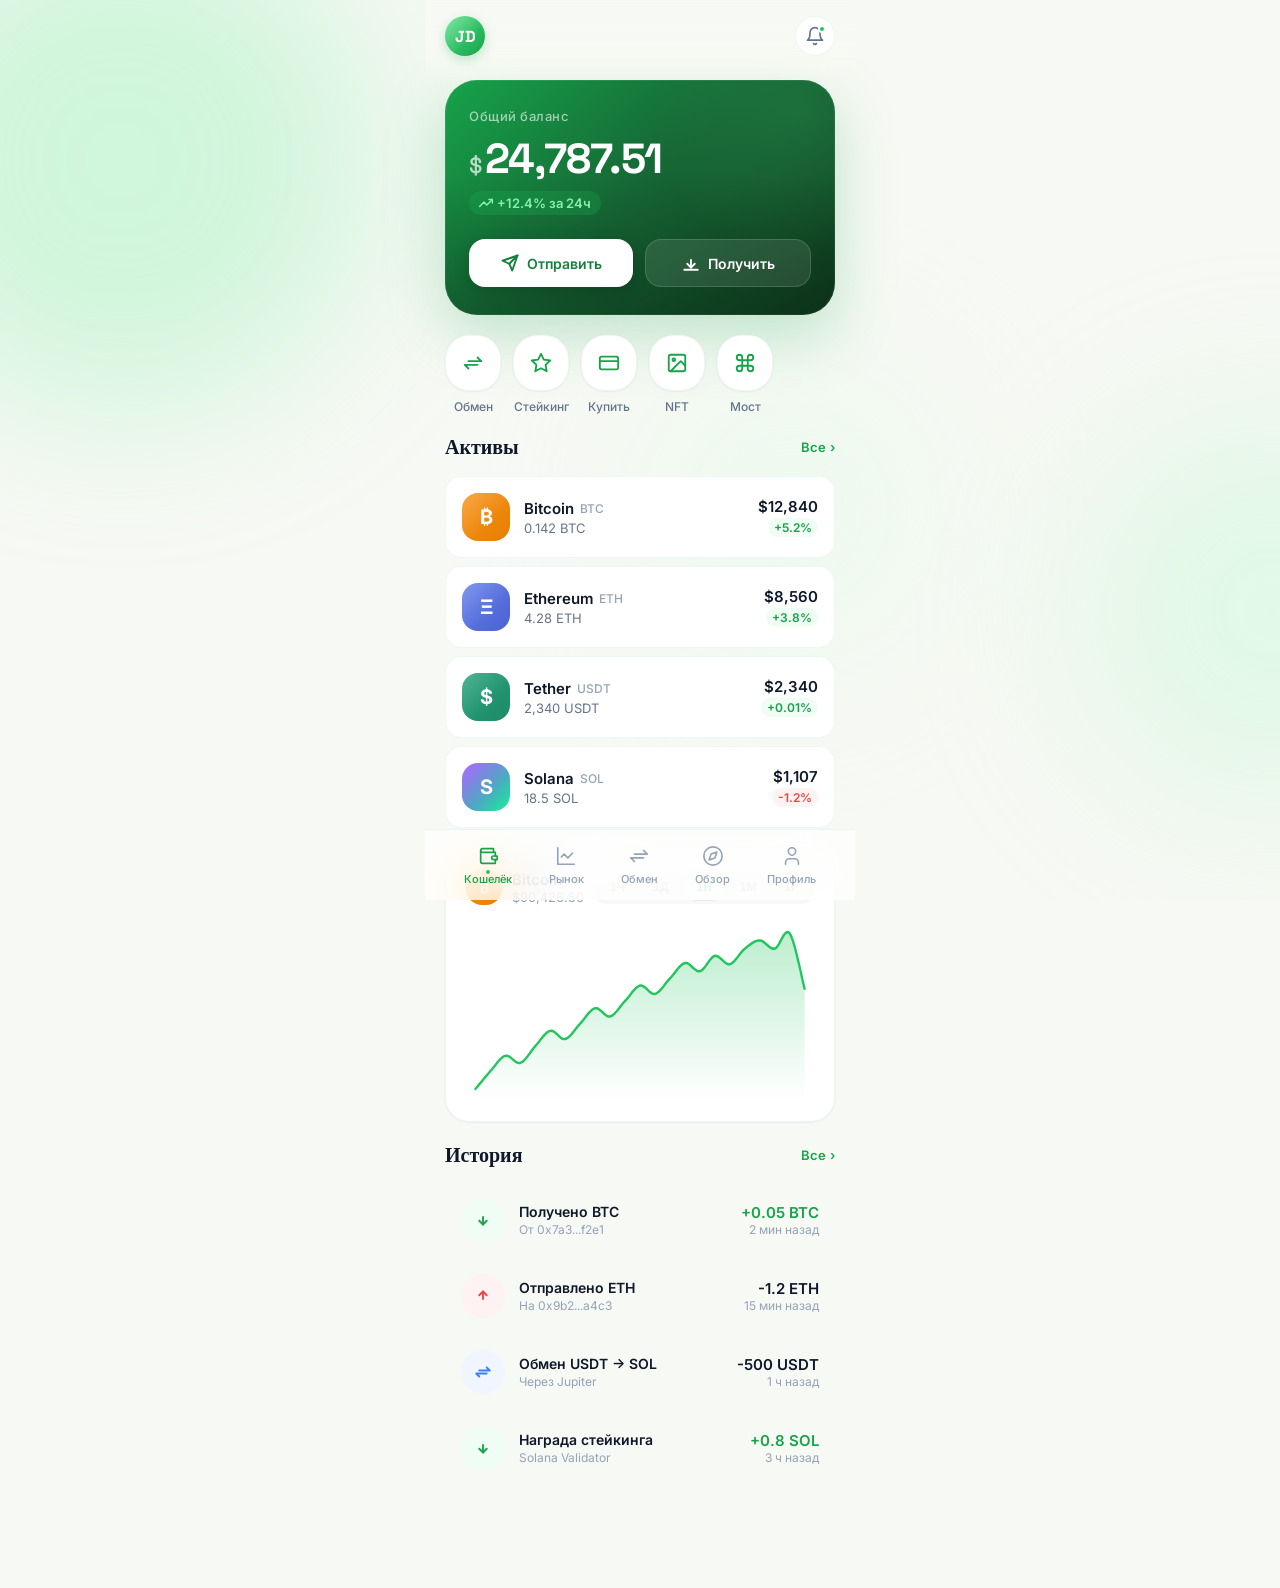
==== index.html @ d35ff34e "Add files via upload" ====
<!DOCTYPE html>
<html lang="ru">
<head>
<meta charset="UTF-8">
<meta name="viewport" content="width=device-width, initial-scale=1.0, user-scalable=no, viewport-fit=cover">
<meta name="apple-mobile-web-app-capable" content="yes">
<meta name="apple-mobile-web-app-status-bar-style" content="black-translucent">
<meta name="theme-color" content="#F7F9F4">
<meta name="description" content="Verde Wallet — криптокошелек в Telegram Mini App">
<title>Verde Wallet</title>
<link rel="preconnect" href="https://fonts.googleapis.com">
<link rel="preconnect" href="https://fonts.gstatic.com" crossorigin>
<link href="https://fonts.googleapis.com/css2?family=Space+Grotesk:wght@300;400;500;600;700&family=Inter:wght@300;400;500;600;700&display=swap" rel="stylesheet">
<link rel="stylesheet" href="assets/styles.css">
<script src="https://telegram.org/js/telegram-web-app.js"></script>
</head>
<body>

<!-- Animated Background -->
<div class="mesh-bg">
  <div class="mesh-orb"></div>
  <div class="mesh-orb"></div>
  <div class="mesh-orb"></div>
</div>

<div class="app">

  <!-- HEADER -->
  <header class="header entrance">
    <div class="header-top">
      <div class="header-avatar" onclick="goToPage('profile')">JD</div>
      <button class="header-notif" onclick="showNotifications()">
        <svg width="20" height="20" viewBox="0 0 24 24" fill="none" stroke="currentColor" stroke-width="2" stroke-linecap="round" stroke-linejoin="round"><path d="M6 8a6 6 0 0 1 12 0c0 7 3 9 3 9H3s3-2 3-9"/><path d="M10.3 21a1.94 1.94 0 0 0 3.4 0"/></svg>
        <span class="notif-dot"></span>
      </button>
    </div>
  </header>

  <!-- BALANCE CARD -->
  <section class="balance-section entrance entrance-d1">
    <div class="balance-card" onclick="copyAddress()">
      <div class="balance-label">Общий баланс</div>
      <div class="balance-amount">
        <span class="currency">$</span>
        <span id="balanceValue">24,847.65</span>
      </div>
      <div class="balance-change">
        <svg viewBox="0 0 24 24" fill="none" stroke="currentColor" stroke-width="2.5" stroke-linecap="round" stroke-linejoin="round"><polyline points="23 6 13.5 15.5 8.5 10.5 1 18"/><polyline points="17 6 23 6 23 12"/></svg>
        +12.4% за 24ч
      </div>
      <div class="balance-actions">
        <button class="balance-btn balance-btn-primary" onclick="openSheet('send')">
          <svg width="18" height="18" viewBox="0 0 24 24" fill="none" stroke="currentColor" stroke-width="2.5" stroke-linecap="round" stroke-linejoin="round"><line x1="22" y1="2" x2="11" y2="13"/><polygon points="22 2 15 22 11 13 2 9 22 2"/></svg>
          Отправить
        </button>
        <button class="balance-btn balance-btn-secondary" onclick="openSheet('receive')">
          <svg width="18" height="18" viewBox="0 0 24 24" fill="none" stroke="currentColor" stroke-width="2.5" stroke-linecap="round" stroke-linejoin="round"><polyline points="7 13 12 18 17 13"/><polyline points="12 18 12 8"/><line x1="21" y1="21" x2="3" y2="21"/></svg>
          Получить
        </button>
      </div>
    </div>
  </section>

  <!-- QUICK ACTIONS -->
  <section class="quick-actions entrance entrance-d2">
    <div class="quick-action" onclick="openSheet('swap')">
      <div class="quick-action-icon">
        <svg width="22" height="22" viewBox="0 0 24 24" fill="none" stroke="currentColor" stroke-width="2" stroke-linecap="round" stroke-linejoin="round"><path d="M7 10h14l-4-4"/><path d="M17 14H3l4 4"/></svg>
      </div>
      <span class="quick-action-label">Обмен</span>
    </div>
    <div class="quick-action" onclick="goToPage('staking')">
      <div class="quick-action-icon">
        <svg width="22" height="22" viewBox="0 0 24 24" fill="none" stroke="currentColor" stroke-width="2" stroke-linecap="round" stroke-linejoin="round"><polygon points="12 2 15.09 8.26 22 9.27 17 14.14 18.18 21.02 12 17.77 5.82 21.02 7 14.14 2 9.27 8.91 8.26 12 2"/></svg>
      </div>
      <span class="quick-action-label">Стейкинг</span>
    </div>
    <div class="quick-action" onclick="goToPage('buy')">
      <div class="quick-action-icon">
        <svg width="22" height="22" viewBox="0 0 24 24" fill="none" stroke="currentColor" stroke-width="2" stroke-linecap="round" stroke-linejoin="round"><rect x="2" y="5" width="20" height="14" rx="2"/><line x1="2" y1="10" x2="22" y2="10"/></svg>
      </div>
      <span class="quick-action-label">Купить</span>
    </div>
    <div class="quick-action" onclick="goToPage('nft')">
      <div class="quick-action-icon">
        <svg width="22" height="22" viewBox="0 0 24 24" fill="none" stroke="currentColor" stroke-width="2" stroke-linecap="round" stroke-linejoin="round"><rect x="3" y="3" width="18" height="18" rx="2"/><circle cx="8.5" cy="8.5" r="1.5"/><path d="M21 15l-5-5L5 21"/></svg>
      </div>
      <span class="quick-action-label">NFT</span>
    </div>
    <div class="quick-action" onclick="goToPage('bridge')">
      <div class="quick-action-icon">
        <svg width="22" height="22" viewBox="0 0 24 24" fill="none" stroke="currentColor" stroke-width="2" stroke-linecap="round" stroke-linejoin="round"><path d="M18 3a3 3 0 0 0-3 3v12a3 3 0 0 0 3 3 3 3 0 0 0 3-3 3 3 0 0 0-3-3H6a3 3 0 0 0-3 3 3 3 0 0 0 3 3 3 3 0 0 0 3-3V6a3 3 0 0 0-3-3 3 3 0 0 0-3 3 3 3 0 0 0 3 3h12a3 3 0 0 0 3-3 3 3 0 0 0-3-3z"/></svg>
      </div>
      <span class="quick-action-label">Мост</span>
    </div>
  </section>

  <!-- ASSETS -->
  <section class="assets-section entrance entrance-d3">
    <div class="section-header">
      <h2 class="section-title">Активы</h2>
      <a href="pages/market.html" class="section-link">Все <span>&rsaquo;</span></a>
    </div>
    <div class="asset-list">
      <div class="asset-item reveal" onclick="goToAsset('BTC')">
        <div class="asset-icon asset-icon-btc">&#8383;</div>
        <div class="asset-info">
          <div class="asset-name">Bitcoin <span class="asset-ticker">BTC</span></div>
          <div class="asset-balance">0.142 BTC</div>
        </div>
        <div class="asset-price">
          <div class="asset-price-value">$12,840</div>
          <div class="asset-price-change up">+5.2%</div>
        </div>
      </div>
      <div class="asset-item reveal" onclick="goToAsset('ETH')">
        <div class="asset-icon asset-icon-eth">&#926;</div>
        <div class="asset-info">
          <div class="asset-name">Ethereum <span class="asset-ticker">ETH</span></div>
          <div class="asset-balance">4.28 ETH</div>
        </div>
        <div class="asset-price">
          <div class="asset-price-value">$8,560</div>
          <div class="asset-price-change up">+3.8%</div>
        </div>
      </div>
      <div class="asset-item reveal" onclick="goToAsset('USDT')">
        <div class="asset-icon asset-icon-usdt">$</div>
        <div class="asset-info">
          <div class="asset-name">Tether <span class="asset-ticker">USDT</span></div>
          <div class="asset-balance">2,340 USDT</div>
        </div>
        <div class="asset-price">
          <div class="asset-price-value">$2,340</div>
          <div class="asset-price-change up">+0.01%</div>
        </div>
      </div>
      <div class="asset-item reveal" onclick="goToAsset('SOL')">
        <div class="asset-icon asset-icon-sol">S</div>
        <div class="asset-info">
          <div class="asset-name">Solana <span class="asset-ticker">SOL</span></div>
          <div class="asset-balance">18.5 SOL</div>
        </div>
        <div class="asset-price">
          <div class="asset-price-value">$1,107</div>
          <div class="asset-price-change down">-1.2%</div>
        </div>
      </div>
    </div>
  </section>

  <!-- CHART -->
  <section class="chart-section reveal">
    <div class="chart-card">
      <div class="chart-header">
        <div class="chart-asset">
          <div class="chart-asset-icon">&#8383;</div>
          <div>
            <div class="chart-asset-name">Bitcoin</div>
            <div class="chart-asset-price">$90,426.50</div>
          </div>
        </div>
        <div class="chart-periods">
          <button class="chart-period" onclick="setPeriod(this,'1H')">1Ч</button>
          <button class="chart-period" onclick="setPeriod(this,'1D')">1Д</button>
          <button class="chart-period active" onclick="setPeriod(this,'1W')">1Н</button>
          <button class="chart-period" onclick="setPeriod(this,'1M')">1М</button>
          <button class="chart-period" onclick="setPeriod(this,'1Y')">1Г</button>
        </div>
      </div>
      <div class="chart-canvas" id="chartContainer">
        <svg class="chart-svg" viewBox="0 0 370 180" preserveAspectRatio="none" id="priceChart">
          <defs>
            <linearGradient id="chartGrad" x1="0" y1="0" x2="0" y2="1">
              <stop offset="0%" stop-color="#22C55E" stop-opacity="0.3"/>
              <stop offset="100%" stop-color="#22C55E" stop-opacity="0"/>
            </linearGradient>
          </defs>
          <path id="chartArea" fill="url(#chartGrad)" d=""/>
          <path id="chartLine" fill="none" stroke="#22C55E" stroke-width="2.5" stroke-linecap="round" stroke-linejoin="round" d=""/>
          <circle id="chartDot" cx="0" cy="0" r="5" fill="#fff" stroke="#22C55E" stroke-width="2" opacity="0" filter="drop-shadow(0 2px 4px rgba(34,197,94,0.4))"/>
        </svg>
        <div class="chart-tooltip" id="chartTooltip"></div>
      </div>
    </div>
  </section>

  <!-- TRANSACTIONS -->
  <section class="tx-section reveal">
    <div class="section-header">
      <h2 class="section-title">История</h2>
      <a href="pages/history.html" class="section-link">Все <span>&rsaquo;</span></a>
    </div>
    <div class="tx-list">
      <div class="tx-item" onclick="showTxDetail('tx1')">
        <div class="tx-icon tx-icon-in">
          <svg width="18" height="18" viewBox="0 0 24 24" fill="none" stroke="currentColor" stroke-width="2.5" stroke-linecap="round" stroke-linejoin="round"><polyline points="7 13 12 18 17 13"/><polyline points="12 18 12 8"/></svg>
        </div>
        <div class="tx-info">
          <div class="tx-title">Получено BTC</div>
          <div class="tx-subtitle">От 0x7a3...f2e1</div>
        </div>
        <div class="tx-amount">
          <div class="tx-amount-value in">+0.05 BTC</div>
          <div class="tx-time">2 мин назад</div>
        </div>
      </div>
      <div class="tx-item" onclick="showTxDetail('tx2')">
        <div class="tx-icon tx-icon-out">
          <svg width="18" height="18" viewBox="0 0 24 24" fill="none" stroke="currentColor" stroke-width="2.5" stroke-linecap="round" stroke-linejoin="round"><polyline points="7 11 12 6 17 11"/><polyline points="12 6 12 16"/></svg>
        </div>
        <div class="tx-info">
          <div class="tx-title">Отправлено ETH</div>
          <div class="tx-subtitle">На 0x9b2...a4c3</div>
        </div>
        <div class="tx-amount">
          <div class="tx-amount-value out">-1.2 ETH</div>
          <div class="tx-time">15 мин назад</div>
        </div>
      </div>
      <div class="tx-item" onclick="showTxDetail('tx3')">
        <div class="tx-icon tx-icon-swap">
          <svg width="18" height="18" viewBox="0 0 24 24" fill="none" stroke="currentColor" stroke-width="2.5" stroke-linecap="round" stroke-linejoin="round"><path d="M7 10h14l-4-4"/><path d="M17 14H3l4 4"/></svg>
        </div>
        <div class="tx-info">
          <div class="tx-title">Обмен USDT &rarr; SOL</div>
          <div class="tx-subtitle">Через Jupiter</div>
        </div>
        <div class="tx-amount">
          <div class="tx-amount-value out">-500 USDT</div>
          <div class="tx-time">1 ч назад</div>
        </div>
      </div>
      <div class="tx-item" onclick="showTxDetail('tx4')">
        <div class="tx-icon tx-icon-in">
          <svg width="18" height="18" viewBox="0 0 24 24" fill="none" stroke="currentColor" stroke-width="2.5" stroke-linecap="round" stroke-linejoin="round"><polyline points="7 13 12 18 17 13"/><polyline points="12 18 12 8"/></svg>
        </div>
        <div class="tx-info">
          <div class="tx-title">Награда стейкинга</div>
          <div class="tx-subtitle">Solana Validator</div>
        </div>
        <div class="tx-amount">
          <div class="tx-amount-value in">+0.8 SOL</div>
          <div class="tx-time">3 ч назад</div>
        </div>
      </div>
    </div>
  </section>

  <div class="nav-spacer"></div>

</div>

<!-- BOTTOM NAVIGATION -->
<nav class="bottom-nav">
  <a href="index.html" class="nav-item active" data-tab="wallet">
    <div class="nav-item-icon">
      <svg viewBox="0 0 24 24" fill="none" stroke="currentColor" stroke-linecap="round" stroke-linejoin="round"><path d="M20 12V8H6a2 2 0 0 1-2-2c0-1.1.9-2 2-2h12v4"/><path d="M4 6v12a2 2 0 0 0 2 2h14v-4"/><path d="M18 12a2 2 0 0 0 0 4h4v-4Z"/></svg>
    </div>
    <span>Кошелёк</span>
  </a>
  <a href="pages/market.html" class="nav-item" data-tab="market">
    <div class="nav-item-icon">
      <svg viewBox="0 0 24 24" fill="none" stroke="currentColor" stroke-linecap="round" stroke-linejoin="round"><path d="M3 3v18h18"/><path d="m19 9-5 5-4-4-3 3"/></svg>
    </div>
    <span>Рынок</span>
  </a>
  <a href="pages/swap.html" class="nav-item" data-tab="swap">
    <div class="nav-item-icon">
      <svg viewBox="0 0 24 24" fill="none" stroke="currentColor" stroke-linecap="round" stroke-linejoin="round"><path d="M7 10h14l-4-4"/><path d="M17 14H3l4 4"/></svg>
    </div>
    <span>Обмен</span>
  </a>
  <a href="pages/discover.html" class="nav-item" data-tab="discover">
    <div class="nav-item-icon">
      <svg viewBox="0 0 24 24" fill="none" stroke="currentColor" stroke-linecap="round" stroke-linejoin="round"><circle cx="12" cy="12" r="10"/><polygon points="16.24 7.76 14.12 14.12 7.76 16.24 9.88 9.88 16.24 7.76"/></svg>
    </div>
    <span>Обзор</span>
  </a>
  <a href="pages/profile.html" class="nav-item" data-tab="profile">
    <div class="nav-item-icon">
      <svg viewBox="0 0 24 24" fill="none" stroke="currentColor" stroke-linecap="round" stroke-linejoin="round"><path d="M19 21v-2a4 4 0 0 0-4-4H9a4 4 0 0 0-4 4v2"/><circle cx="12" cy="7" r="4"/></svg>
    </div>
    <span>Профиль</span>
  </a>
</nav>

<!-- ACTION SHEET MODAL -->
<div class="overlay" id="actionSheet">
  <div class="overlay-backdrop" onclick="closeSheet()"></div>
  <div class="sheet" id="sheetPanel">
    <div class="sheet-handle"></div>
    <button class="sheet-close" onclick="closeSheet()">&times;</button>
    <h3 class="sheet-title" id="sheetTitle">Действие</h3>
    <div id="sheetContent"></div>
  </div>
</div>

<!-- TOAST CONTAINER -->
<div id="toastContainer"></div>

<script src="assets/app.js"></script>
</body>
</html>
---- assets/styles.css ----
/* ===== ROOT VARIABLES ===== */
:root {
  --bg: #F7F9F4;
  --bg-card: #FFFFFF;
  --bg-elevated: #FFFFFF;
  --bg-glass: rgba(255,255,255,0.72);
  --green-50: #F0FDF4;
  --green-100: #DCFCE7;
  --green-200: #BBF7D0;
  --green-300: #86EFAC;
  --green-400: #4ADE80;
  --green-500: #22C55E;
  --green-600: #16A34A;
  --green-700: #15803D;
  --green-800: #166534;
  --green-900: #14532D;
  --text-primary: #0F172A;
  --text-secondary: #64748B;
  --text-muted: #94A3B8;
  --border: rgba(22,163,74,0.08);
  --border-strong: rgba(22,163,74,0.15);
  --shadow-sm: 0 1px 2px rgba(0,0,0,0.04), 0 0 0 1px rgba(0,0,0,0.02);
  --shadow-md: 0 4px 12px rgba(0,0,0,0.06), 0 0 0 1px rgba(0,0,0,0.03);
  --shadow-lg: 0 12px 40px rgba(0,0,0,0.08), 0 0 0 1px rgba(0,0,0,0.02);
  --shadow-glow: 0 0 40px rgba(34,197,94,0.15);
  --radius-sm: 12px;
  --radius-md: 16px;
  --radius-lg: 24px;
  --radius-xl: 32px;
  --radius-full: 999px;
  --transition-fast: 0.15s cubic-bezier(0.4,0,0.2,1);
  --transition-base: 0.3s cubic-bezier(0.4,0,0.2,1);
  --transition-slow: 0.5s cubic-bezier(0.4,0,0.2,1);
  --transition-spring: 0.6s cubic-bezier(0.34,1.56,0.64,1);
}

* { margin:0; padding:0; box-sizing:border-box; -webkit-tap-highlight-color:transparent; }
html { scroll-behavior:smooth; }
body {
  font-family:'Inter',system-ui,-apple-system,sans-serif;
  background:var(--bg);
  color:var(--text-primary);
  overflow-x:hidden;
  -webkit-font-smoothing:antialiased;
  min-height:100vh;
}

/* ===== ANIMATED BACKGROUND MESH ===== */
.mesh-bg {
  position:fixed; inset:0; z-index:0; pointer-events:none; overflow:hidden;
}
.mesh-orb {
  position:absolute; border-radius:50%; filter:blur(80px); opacity:0.35;
  animation:orbFloat 20s ease-in-out infinite;
}
.mesh-orb:nth-child(1) { width:500px; height:500px; background:var(--green-300); top:-10%; left:-10%; animation-delay:0s; }
.mesh-orb:nth-child(2) { width:400px; height:400px; background:var(--green-200); bottom:10%; right:-15%; animation-delay:-7s; animation-duration:25s; }
.mesh-orb:nth-child(3) { width:300px; height:300px; background:var(--green-100); top:40%; left:50%; animation-delay:-14s; animation-duration:18s; }
@keyframes orbFloat {
  0%,100% { transform:translate(0,0) scale(1); }
  25% { transform:translate(30px,-40px) scale(1.1); }
  50% { transform:translate(-20px,20px) scale(0.95); }
  75% { transform:translate(40px,10px) scale(1.05); }
}

/* ===== APP SHELL ===== */
.app { position:relative; z-index:1; max-width:430px; margin:0 auto; min-height:100vh; display:flex; flex-direction:column; }

/* ===== HEADER ===== */
.header {
  position:sticky; top:0; z-index:100;
  padding:16px 20px 12px;
  background:linear-gradient(180deg, var(--bg) 0%, rgba(247,249,244,0.92) 70%, transparent 100%);
  backdrop-filter:blur(20px) saturate(1.5);
  -webkit-backdrop-filter:blur(20px) saturate(1.5);
}
.header-top {
  display:flex; align-items:center; justify-content:space-between; margin-bottom:12px;
}
.header-avatar {
  width:40px; height:40px; border-radius:var(--radius-full);
  background:linear-gradient(135deg, var(--green-400), var(--green-600));
  display:flex; align-items:center; justify-content:center;
  font-family:'Space Grotesk'; font-weight:700; font-size:16px; color:#fff;
  box-shadow:0 4px 12px rgba(22,163,74,0.25);
  position:relative; overflow:hidden; cursor:pointer;
  transition:transform var(--transition-fast);
}
.header-avatar:hover { transform:scale(1.05); }
.header-avatar::after {
  content:''; position:absolute; inset:0;
  background:linear-gradient(135deg, rgba(255,255,255,0.3), transparent 60%);
}
.header-notif {
  width:40px; height:40px; border-radius:var(--radius-full);
  background:var(--bg-card); border:1px solid var(--border);
  display:flex; align-items:center; justify-content:center; cursor:pointer;
  font-size:18px; color:var(--text-secondary); position:relative;
  transition:all var(--transition-fast);
}
.header-notif:hover { transform:scale(1.05); box-shadow:var(--shadow-md); }
.notif-dot {
  position:absolute; top:8px; right:8px; width:8px; height:8px;
  background:var(--green-500); border-radius:50%; border:2px solid var(--bg-card);
  animation:pulseDot 2s ease-in-out infinite;
}
@keyframes pulseDot {
  0%,100% { transform:scale(1); opacity:1; }
  50% { transform:scale(1.3); opacity:0.7; }
}

/* ===== PAGE HEADER (for subpages) ===== */
.page-header {
  position:sticky; top:0; z-index:100;
  padding:16px 20px;
  background:linear-gradient(180deg, var(--bg) 0%, rgba(247,249,244,0.92) 70%, transparent 100%);
  backdrop-filter:blur(20px) saturate(1.5);
  -webkit-backdrop-filter:blur(20px) saturate(1.5);
  display:flex; align-items:center; gap:12px;
}
.page-header-back {
  width:40px; height:40px; border-radius:var(--radius-full);
  background:var(--bg-card); border:1px solid var(--border);
  display:flex; align-items:center; justify-content:center; cursor:pointer;
  color:var(--text-secondary); text-decoration:none;
  transition:all var(--transition-fast); flex-shrink:0;
}
.page-header-back:hover { background:var(--green-50); color:var(--green-600); }
.page-header-title {
  font-family:'Space Grotesk'; font-size:20px; font-weight:700;
}

/* ===== BALANCE CARD ===== */
.balance-section { padding:0 20px 20px; }
.balance-card {
  background:linear-gradient(135deg, var(--green-600) 0%, var(--green-800) 50%, #0F3D1F 100%);
  border-radius:var(--radius-xl);
  padding:28px 24px;
  position:relative; overflow:hidden;
  box-shadow:0 20px 60px rgba(22,163,74,0.25), 0 0 0 1px rgba(255,255,255,0.08) inset;
  transform:translateY(0); transition:transform var(--transition-base), box-shadow var(--transition-base);
  cursor:pointer;
}
.balance-card:active { transform:scale(0.98); }
.balance-card::before {
  content:''; position:absolute; top:-50%; right:-30%; width:300px; height:300px;
  background:radial-gradient(circle, rgba(74,222,128,0.15) 0%, transparent 70%);
  border-radius:50%;
}
.balance-card::after {
  content:''; position:absolute; bottom:0; left:0; right:0; height:60%;
  background:linear-gradient(to top, rgba(0,0,0,0.2), transparent);
  pointer-events:none;
}
.balance-label {
  font-size:13px; font-weight:500; color:rgba(255,255,255,0.6);
  letter-spacing:0.5px; margin-bottom:8px; position:relative; z-index:2;
}
.balance-amount {
  font-family:'Space Grotesk'; font-size:42px; font-weight:700; color:#fff;
  letter-spacing:-1px; margin-bottom:6px; position:relative; z-index:2;
  display:flex; align-items:baseline; gap:4px;
}
.balance-amount .currency { font-size:22px; font-weight:500; opacity:0.7; }
.balance-change {
  display:inline-flex; align-items:center; gap:4px;
  background:rgba(34,197,94,0.2); color:#86EFAC;
  padding:4px 10px; border-radius:var(--radius-full);
  font-size:13px; font-weight:600; position:relative; z-index:2;
  backdrop-filter:blur(10px);
}
.balance-change svg { width:14px; height:14px; }
.balance-actions {
  display:flex; gap:12px; margin-top:24px; position:relative; z-index:2;
}
.balance-btn {
  flex:1; padding:14px; border-radius:var(--radius-md);
  border:none; cursor:pointer; font-family:'Inter'; font-size:14px; font-weight:600;
  display:flex; align-items:center; justify-content:center; gap:8px;
  transition:all var(--transition-fast);
}
.balance-btn-primary {
  background:#fff; color:var(--green-700);
  box-shadow:0 4px 16px rgba(0,0,0,0.15);
}
.balance-btn-primary:hover { transform:translateY(-2px); box-shadow:0 8px 24px rgba(0,0,0,0.2); }
.balance-btn-primary:active { transform:translateY(0); }
.balance-btn-secondary {
  background:rgba(255,255,255,0.1); color:#fff; border:1px solid rgba(255,255,255,0.15);
  backdrop-filter:blur(10px);
}
.balance-btn-secondary:hover { background:rgba(255,255,255,0.15); transform:translateY(-2px); }

/* ===== QUICK ACTIONS ===== */
.quick-actions {
  display:flex; gap:12px; padding:0 20px 20px; overflow-x:auto;
  scrollbar-width:none; -ms-overflow-style:none;
}
.quick-actions::-webkit-scrollbar { display:none; }
.quick-action {
  flex-shrink:0; display:flex; flex-direction:column; align-items:center; gap:8px;
  cursor:pointer; transition:transform var(--transition-fast);
}
.quick-action:hover { transform:translateY(-3px); }
.quick-action:active { transform:scale(0.95); }
.quick-action-icon {
  width:56px; height:56px; border-radius:var(--radius-lg);
  background:var(--bg-card); border:1px solid var(--border);
  display:flex; align-items:center; justify-content:center;
  box-shadow:var(--shadow-sm); transition:all var(--transition-fast);
  color:var(--green-600);
}
.quick-action:hover .quick-action-icon {
  box-shadow:var(--shadow-md); border-color:var(--border-strong);
}
.quick-action-label { font-size:12px; font-weight:500; color:var(--text-secondary); white-space:nowrap; }

/* ===== SECTION HEADERS ===== */
.section-header {
  display:flex; align-items:center; justify-content:space-between;
  padding:0 20px 16px;
}
.section-title {
  font-family:'Space Grotesk'; font-size:20px; font-weight:700; color:var(--text-primary);
}
.section-link {
  font-size:13px; font-weight:600; color:var(--green-600);
  text-decoration:none; display:flex; align-items:center; gap:4px;
  transition:gap var(--transition-fast);
}
.section-link:hover { gap:8px; }

/* ===== ASSETS LIST ===== */
.assets-section { padding-bottom:20px; }
.asset-list { padding:0 20px; display:flex; flex-direction:column; gap:8px; }
.asset-item {
  background:var(--bg-card); border-radius:var(--radius-md);
  padding:16px; display:flex; align-items:center; gap:14px;
  border:1px solid var(--border); cursor:pointer;
  transition:all var(--transition-fast); position:relative; overflow:hidden;
}
.asset-item::before {
  content:''; position:absolute; left:0; top:0; bottom:0; width:3px;
  background:var(--green-500); transform:scaleY(0); transition:transform var(--transition-base);
  border-radius:0 4px 4px 0;
}
.asset-item:hover { box-shadow:var(--shadow-md); border-color:var(--border-strong); transform:translateX(4px); }
.asset-item:hover::before { transform:scaleY(1); }
.asset-item:active { transform:scale(0.98); }
.asset-icon {
  width:48px; height:48px; border-radius:var(--radius-md); flex-shrink:0;
  display:flex; align-items:center; justify-content:center; font-size:20px; font-weight:700;
  position:relative; overflow:hidden; color:#fff;
}
.asset-icon-btc { background:linear-gradient(135deg, #F7931A, #E67E00); }
.asset-icon-eth { background:linear-gradient(135deg, #627EEA, #4C63D2); }
.asset-icon-usdt { background:linear-gradient(135deg, #26A17B, #1E8A66); }
.asset-icon-sol { background:linear-gradient(135deg, #9945FF, #14F195); }
.asset-icon-ton { background:linear-gradient(135deg, #0088CC, #006699); }
.asset-icon::after {
  content:''; position:absolute; inset:0;
  background:linear-gradient(135deg, rgba(255,255,255,0.2), transparent 60%);
}
.asset-info { flex:1; min-width:0; }
.asset-name { font-size:15px; font-weight:600; color:var(--text-primary); display:flex; align-items:center; gap:6px; }
.asset-name .asset-ticker { font-size:12px; font-weight:500; color:var(--text-muted); }
.asset-balance { font-size:13px; color:var(--text-secondary); margin-top:2px; }
.asset-price { text-align:right; }
.asset-price-value { font-size:15px; font-weight:600; color:var(--text-primary); }
.asset-price-change {
  font-size:12px; font-weight:600; margin-top:2px; display:inline-flex; align-items:center; gap:2px;
  padding:2px 6px; border-radius:var(--radius-sm);
}
.asset-price-change.up { color:var(--green-600); background:var(--green-50); }
.asset-price-change.down { color:#EF4444; background:#FEF2F2; }

/* ===== CHART SECTION ===== */
.chart-section { padding:0 20px 20px; }
.chart-card {
  background:var(--bg-card); border-radius:var(--radius-lg);
  padding:20px; border:1px solid var(--border);
  box-shadow:var(--shadow-sm);
}
.chart-header {
  display:flex; align-items:center; justify-content:space-between; margin-bottom:16px;
}
.chart-asset {
  display:flex; align-items:center; gap:10px;
}
.chart-asset-icon {
  width:36px; height:36px; border-radius:var(--radius-md);
  background:linear-gradient(135deg, #F7931A, #E67E00);
  display:flex; align-items:center; justify-content:center; color:#fff; font-weight:700; font-size:14px;
}
.chart-asset-name { font-size:15px; font-weight:600; }
.chart-asset-price { font-size:13px; color:var(--text-muted); }
.chart-periods {
  display:flex; gap:4px; background:var(--bg); padding:4px; border-radius:var(--radius-sm);
}
.chart-period {
  padding:6px 12px; border-radius:var(--radius-sm); border:none;
  font-size:12px; font-weight:600; cursor:pointer; transition:all var(--transition-fast);
  background:transparent; color:var(--text-muted);
}
.chart-period.active { background:var(--bg-card); color:var(--green-600); box-shadow:var(--shadow-sm); }
.chart-period:hover:not(.active) { color:var(--text-primary); }
.chart-canvas {
  width:100%; height:180px; position:relative;
}
.chart-svg { width:100%; height:100%; }
.chart-tooltip {
  position:absolute; background:var(--text-primary); color:#fff;
  padding:6px 12px; border-radius:var(--radius-sm); font-size:12px; font-weight:600;
  pointer-events:none; opacity:0; transition:opacity var(--transition-fast);
  transform:translate(-50%,-120%); white-space:nowrap;
}

/* ===== RECENT TRANSACTIONS ===== */
.tx-section { padding-bottom:24px; }
.tx-list { padding:0 20px; display:flex; flex-direction:column; gap:4px; }
.tx-item {
  display:flex; align-items:center; gap:14px; padding:14px 16px;
  border-radius:var(--radius-md); cursor:pointer;
  transition:all var(--transition-fast);
}
.tx-item:hover { background:var(--bg-card); box-shadow:var(--shadow-sm); }
.tx-icon {
  width:44px; height:44px; border-radius:var(--radius-full); flex-shrink:0;
  display:flex; align-items:center; justify-content:center;
  position:relative;
}
.tx-icon-in { background:var(--green-50); color:var(--green-600); }
.tx-icon-out { background:#FEF2F2; color:#EF4444; }
.tx-icon-swap { background:#EFF6FF; color:#3B82F6; }
.tx-info { flex:1; min-width:0; }
.tx-title { font-size:14px; font-weight:600; color:var(--text-primary); }
.tx-subtitle { font-size:12px; color:var(--text-muted); margin-top:2px; }
.tx-amount { text-align:right; }
.tx-amount-value { font-size:15px; font-weight:600; }
.tx-amount-value.in { color:var(--green-600); }
.tx-amount-value.out { color:var(--text-primary); }
.tx-time { font-size:12px; color:var(--text-muted); }

/* ===== BOTTOM NAV ===== */
.bottom-nav {
  position:fixed; bottom:0; left:50%; transform:translateX(-50%);
  width:100%; max-width:430px; z-index:200;
  background:var(--bg-glass); backdrop-filter:blur(24px) saturate(1.8);
  -webkit-backdrop-filter:blur(24px) saturate(1.8);
  border-top:1px solid var(--border);
  padding:8px 20px calc(8px + env(safe-area-inset-bottom));
  display:flex; justify-content:space-around; align-items:center;
}
.nav-item {
  display:flex; flex-direction:column; align-items:center; gap:4px;
  padding:6px 12px; border-radius:var(--radius-md);
  cursor:pointer; transition:all var(--transition-fast);
  text-decoration:none; color:var(--text-muted); border:none; background:none;
  font-family:'Inter'; font-size:11px; font-weight:500;
}
.nav-item:hover { color:var(--green-600); }
.nav-item.active { color:var(--green-600); }
.nav-item-icon {
  width:24px; height:24px; display:flex; align-items:center; justify-content:center;
  position:relative;
}
.nav-item.active .nav-item-icon::after {
  content:''; position:absolute; bottom:-6px; left:50%; transform:translateX(-50%);
  width:4px; height:4px; background:var(--green-500); border-radius:50%;
}
.nav-item svg { width:22px; height:22px; stroke-width:1.8; }

/* ===== MODAL / SHEET ===== */
.overlay {
  position:fixed; inset:0; z-index:300; display:none;
  align-items:flex-end; justify-content:center;
}
.overlay.active { display:flex; }
.overlay-backdrop {
  position:absolute; inset:0; background:rgba(0,0,0,0.4);
  backdrop-filter:blur(4px); opacity:0; transition:opacity var(--transition-base);
}
.overlay.active .overlay-backdrop { opacity:1; }
.sheet {
  position:relative; z-index:1; width:100%; max-width:430px;
  background:var(--bg-card); border-radius:var(--radius-xl) var(--radius-xl) 0 0;
  padding:20px 20px calc(20px + env(safe-area-inset-bottom));
  transform:translateY(100%); transition:transform var(--transition-spring);
  box-shadow:0 -10px 40px rgba(0,0,0,0.1);
}
.overlay.active .sheet { transform:translateY(0); }
.sheet-handle {
  width:40px; height:4px; background:var(--text-muted); border-radius:var(--radius-full);
  margin:0 auto 20px; opacity:0.3;
}
.sheet-title {
  font-family:'Space Grotesk'; font-size:22px; font-weight:700;
  margin-bottom:20px; text-align:center;
}
.sheet-input {
  width:100%; padding:16px; border-radius:var(--radius-md);
  border:1px solid var(--border); background:var(--bg);
  font-family:'Inter'; font-size:16px; color:var(--text-primary);
  margin-bottom:12px; outline:none; transition:all var(--transition-fast);
}
.sheet-input:focus { border-color:var(--green-400); box-shadow:0 0 0 3px rgba(34,197,94,0.1); }
.sheet-input::placeholder { color:var(--text-muted); }
.sheet-btn {
  width:100%; padding:16px; border-radius:var(--radius-md); border:none;
  background:var(--green-600); color:#fff; font-family:'Inter'; font-size:15px; font-weight:600;
  cursor:pointer; transition:all var(--transition-fast); margin-top:8px;
}
.sheet-btn:hover { background:var(--green-700); transform:translateY(-1px); }
.sheet-btn:active { transform:scale(0.98); }
.sheet-btn.success { background:var(--green-500); }
.sheet-close {
  position:absolute; top:16px; right:16px; width:32px; height:32px;
  border-radius:var(--radius-full); border:none; background:var(--bg);
  display:flex; align-items:center; justify-content:center; cursor:pointer;
  font-size:18px; color:var(--text-muted); transition:all var(--transition-fast);
}
.sheet-close:hover { background:var(--green-50); color:var(--green-600); }

/* ===== TOAST ===== */
#toastContainer {
  position:fixed; top:50%; left:50%; transform:translate(-50%,-50%);
  z-index:400; pointer-events:none;
}
.toast {
  background:var(--green-600); color:#fff; padding:14px 28px;
  border-radius:var(--radius-md); font-weight:600; font-size:14px;
  box-shadow:var(--shadow-lg); animation:fadeInOut 2.2s ease forwards;
  font-family:'Inter';
}
@keyframes fadeInOut {
  0% { opacity:0; transform:scale(0.9); }
  12% { opacity:1; transform:scale(1); }
  88% { opacity:1; transform:scale(1); }
  100% { opacity:0; transform:scale(0.9); }
}

/* ===== SCROLL REVEAL ===== */
.reveal {
  opacity:0; transform:translateY(24px);
  transition:opacity 0.6s ease, transform 0.6s cubic-bezier(0.34,1.56,0.64,1);
}
.reveal.visible { opacity:1; transform:translateY(0); }

/* ===== SPACER FOR BOTTOM NAV ===== */
.nav-spacer { height:80px; flex-shrink:0; }

/* ===== ANIMATED ENTRANCE ===== */
@keyframes slideUp {
  from { opacity:0; transform:translateY(30px); }
  to { opacity:1; transform:translateY(0); }
}
.entrance { animation:slideUp 0.7s cubic-bezier(0.34,1.56,0.64,1) forwards; }
.entrance-d1 { animation-delay:0.1s; opacity:0; }
.entrance-d2 { animation-delay:0.2s; opacity:0; }
.entrance-d3 { animation-delay:0.3s; opacity:0; }
.entrance-d4 { animation-delay:0.4s; opacity:0; }

/* ===== MARKET PAGE ===== */
.market-tabs {
  display:flex; gap:8px; padding:0 20px 16px; overflow-x:auto;
  scrollbar-width:none; -ms-overflow-style:none;
}
.market-tabs::-webkit-scrollbar { display:none; }
.market-tab {
  padding:8px 16px; border-radius:var(--radius-full); border:none;
  font-size:13px; font-weight:600; cursor:pointer; white-space:nowrap;
  transition:all var(--transition-fast); background:var(--bg-card);
  color:var(--text-secondary); border:1px solid var(--border);
}
.market-tab.active { background:var(--green-600); color:#fff; }
.market-tab:hover:not(.active) { background:var(--green-50); color:var(--green-600); }
.market-list { padding:0 20px; display:flex; flex-direction:column; gap:8px; }
.market-item {
  background:var(--bg-card); border-radius:var(--radius-md);
  padding:16px; display:flex; align-items:center; gap:14px;
  border:1px solid var(--border); cursor:pointer;
  transition:all var(--transition-fast);
}
.market-item:hover { box-shadow:var(--shadow-md); border-color:var(--border-strong); transform:translateX(4px); }
.market-item:active { transform:scale(0.98); }
.market-rank {
  width:32px; text-align:center; font-family:'Space Grotesk'; font-size:14px;
  font-weight:600; color:var(--text-muted); flex-shrink:0;
}
.market-info { flex:1; min-width:0; }
.market-name { font-size:15px; font-weight:600; color:var(--text-primary); display:flex; align-items:center; gap:6px; }
.market-cap { font-size:12px; color:var(--text-muted); margin-top:2px; }
.market-price-block { text-align:right; }
.market-price { font-size:15px; font-weight:600; color:var(--text-primary); }
.market-change {
  font-size:12px; font-weight:600; margin-top:2px;
  padding:2px 8px; border-radius:var(--radius-sm); display:inline-block;
}
.market-change.up { color:var(--green-600); background:var(--green-50); }
.market-change.down { color:#EF4444; background:#FEF2F2; }

/* ===== SWAP PAGE ===== */
.swap-card {
  background:var(--bg-card); border-radius:var(--radius-lg);
  padding:20px; border:1px solid var(--border); margin:0 20px 20px;
  box-shadow:var(--shadow-sm);
}
.swap-input-group { margin-bottom:16px; }
.swap-input-group label {
  display:block; font-size:12px; font-weight:600; color:var(--text-muted);
  text-transform:uppercase; letter-spacing:0.5px; margin-bottom:8px;
}
.swap-input-wrap {
  display:flex; align-items:center; gap:12px;
  background:var(--bg); border-radius:var(--radius-md);
  border:1px solid var(--border); padding:12px 16px;
  transition:all var(--transition-fast);
}
.swap-input-wrap:focus-within { border-color:var(--green-400); box-shadow:0 0 0 3px rgba(34,197,94,0.1); }
.swap-input-wrap input {
  flex:1; border:none; background:transparent; font-size:22px; font-weight:600;
  color:var(--text-primary); outline:none; font-family:'Space Grotesk';
}
.swap-input-wrap input::placeholder { color:var(--text-muted); }
.swap-token-select {
  display:flex; align-items:center; gap:8px; padding:8px 14px;
  background:var(--bg-card); border-radius:var(--radius-full);
  border:1px solid var(--border); cursor:pointer; font-weight:600; font-size:14px;
  transition:all var(--transition-fast);
}
.swap-token-select:hover { border-color:var(--green-400); }
.swap-divider {
  display:flex; justify-content:center; margin:-8px 0;
  position:relative; z-index:2;
}
.swap-divider-btn {
  width:44px; height:44px; border-radius:var(--radius-full);
  background:var(--green-600); color:#fff; border:none; cursor:pointer;
  display:flex; align-items:center; justify-content:center;
  box-shadow:0 4px 12px rgba(22,163,74,0.3);
  transition:all var(--transition-fast);
}
.swap-divider-btn:hover { transform:rotate(180deg) scale(1.1); }
.swap-divider-btn:active { transform:rotate(180deg) scale(0.95); }
.swap-rate {
  display:flex; justify-content:space-between; align-items:center;
  padding:12px 0; font-size:13px; color:var(--text-secondary);
}
.swap-rate-value { font-weight:600; color:var(--text-primary); }

/* ===== STAKING PAGE ===== */
.staking-hero {
  background:linear-gradient(135deg, var(--green-600), var(--green-800));
  border-radius:var(--radius-xl); padding:24px; margin:0 20px 20px;
  color:#fff; position:relative; overflow:hidden;
}
.staking-hero::before {
  content:''; position:absolute; top:-30%; right:-20%; width:200px; height:200px;
  background:radial-gradient(circle, rgba(74,222,128,0.2) 0%, transparent 70%);
  border-radius:50%;
}
.staking-apy {
  font-family:'Space Grotesk'; font-size:48px; font-weight:700; position:relative; z-index:2;
}
.staking-apy-label { font-size:13px; opacity:0.7; margin-bottom:4px; position:relative; z-index:2; }
.staking-hero-desc { font-size:14px; opacity:0.8; margin-top:8px; position:relative; z-index:2; }
.staking-list { padding:0 20px; display:flex; flex-direction:column; gap:12px; }
.staking-item {
  background:var(--bg-card); border-radius:var(--radius-md);
  padding:20px; border:1px solid var(--border);
  transition:all var(--transition-fast);
}
.staking-item:hover { box-shadow:var(--shadow-md); border-color:var(--border-strong); }
.staking-item-header {
  display:flex; justify-content:space-between; align-items:center; margin-bottom:12px;
}
.staking-item-name { font-size:16px; font-weight:600; }
.staking-item-apy {
  font-family:'Space Grotesk'; font-size:20px; font-weight:700; color:var(--green-600);
}
.staking-item-details {
  display:flex; gap:16px; font-size:13px; color:var(--text-secondary);
}
.staking-item-detail strong { color:var(--text-primary); }
.staking-item-btn {
  width:100%; margin-top:16px; padding:14px; border-radius:var(--radius-md);
  border:none; background:var(--green-600); color:#fff; font-size:14px; font-weight:600;
  cursor:pointer; transition:all var(--transition-fast);
}
.staking-item-btn:hover { background:var(--green-700); transform:translateY(-1px); }

/* ===== PROFILE PAGE ===== */
.profile-header {
  text-align:center; padding:20px 20px 24px;
}
.profile-avatar-large {
  width:80px; height:80px; border-radius:var(--radius-full);
  background:linear-gradient(135deg, var(--green-400), var(--green-600));
  display:flex; align-items:center; justify-content:center;
  font-family:'Space Grotesk'; font-size:32px; font-weight:700; color:#fff;
  margin:0 auto 16px; box-shadow:0 8px 24px rgba(22,163,74,0.25);
  position:relative; overflow:hidden;
}
.profile-avatar-large::after {
  content:''; position:absolute; inset:0;
  background:linear-gradient(135deg, rgba(255,255,255,0.3), transparent 60%);
}
.profile-name { font-family:'Space Grotesk'; font-size:22px; font-weight:700; }
.profile-address {
  display:inline-flex; align-items:center; gap:6px; margin-top:8px;
  padding:6px 14px; background:var(--bg-card); border-radius:var(--radius-full);
  border:1px solid var(--border); font-size:13px; color:var(--text-secondary);
  cursor:pointer; transition:all var(--transition-fast);
}
.profile-address:hover { border-color:var(--green-400); color:var(--green-600); }
.profile-menu { padding:0 20px 20px; display:flex; flex-direction:column; gap:4px; }
.profile-menu-item {
  display:flex; align-items:center; gap:14px; padding:16px;
  background:var(--bg-card); border-radius:var(--radius-md); border:1px solid var(--border);
  cursor:pointer; transition:all var(--transition-fast); text-decoration:none; color:var(--text-primary);
}
.profile-menu-item:hover { box-shadow:var(--shadow-sm); border-color:var(--border-strong); transform:translateX(4px); }
.profile-menu-icon {
  width:40px; height:40px; border-radius:var(--radius-md);
  background:var(--green-50); color:var(--green-600);
  display:flex; align-items:center; justify-content:center; flex-shrink:0;
}
.profile-menu-text { flex:1; }
.profile-menu-title { font-size:15px; font-weight:600; }
.profile-menu-desc { font-size:12px; color:var(--text-muted); margin-top:2px; }
.profile-menu-arrow { color:var(--text-muted); font-size:18px; }

/* ===== DISCOVER / NFT PAGE ===== */
.nft-grid {
  display:grid; grid-template-columns:1fr 1fr; gap:12px;
  padding:0 20px 20px;
}
.nft-card {
  background:var(--bg-card); border-radius:var(--radius-lg);
  border:1px solid var(--border); overflow:hidden;
  cursor:pointer; transition:all var(--transition-fast);
}
.nft-card:hover { box-shadow:var(--shadow-md); transform:translateY(-4px); }
.nft-card-img {
  width:100%; height:140px;
  background:linear-gradient(135deg, var(--green-200), var(--green-400));
  display:flex; align-items:center; justify-content:center;
  font-size:40px;
}
.nft-card-info { padding:12px; }
.nft-card-name { font-size:14px; font-weight:600; }
.nft-card-price { font-size:13px; color:var(--green-600); font-weight:600; margin-top:4px; }

/* ===== HISTORY PAGE ===== */
.history-filters {
  display:flex; gap:8px; padding:0 20px 16px; overflow-x:auto;
  scrollbar-width:none;
}
.history-filters::-webkit-scrollbar { display:none; }
.history-filter {
  padding:6px 14px; border-radius:var(--radius-full); border:none;
  font-size:13px; font-weight:500; cursor:pointer; white-space:nowrap;
  background:var(--bg-card); color:var(--text-secondary); border:1px solid var(--border);
  transition:all var(--transition-fast);
}
.history-filter.active { background:var(--green-600); color:#fff; }
.history-filter:hover:not(.active) { background:var(--green-50); }

/* ===== RESPONSIVE ===== */
@media (max-width: 430px) {
  .app { max-width:100%; }
  .bottom-nav { max-width:100%; left:0; transform:none; }
}

/* ===== ANIMATIONS ===== */
@keyframes drawLine { to { stroke-dashoffset: 0; } }
@keyframes spin { to { transform:rotate(360deg); } }
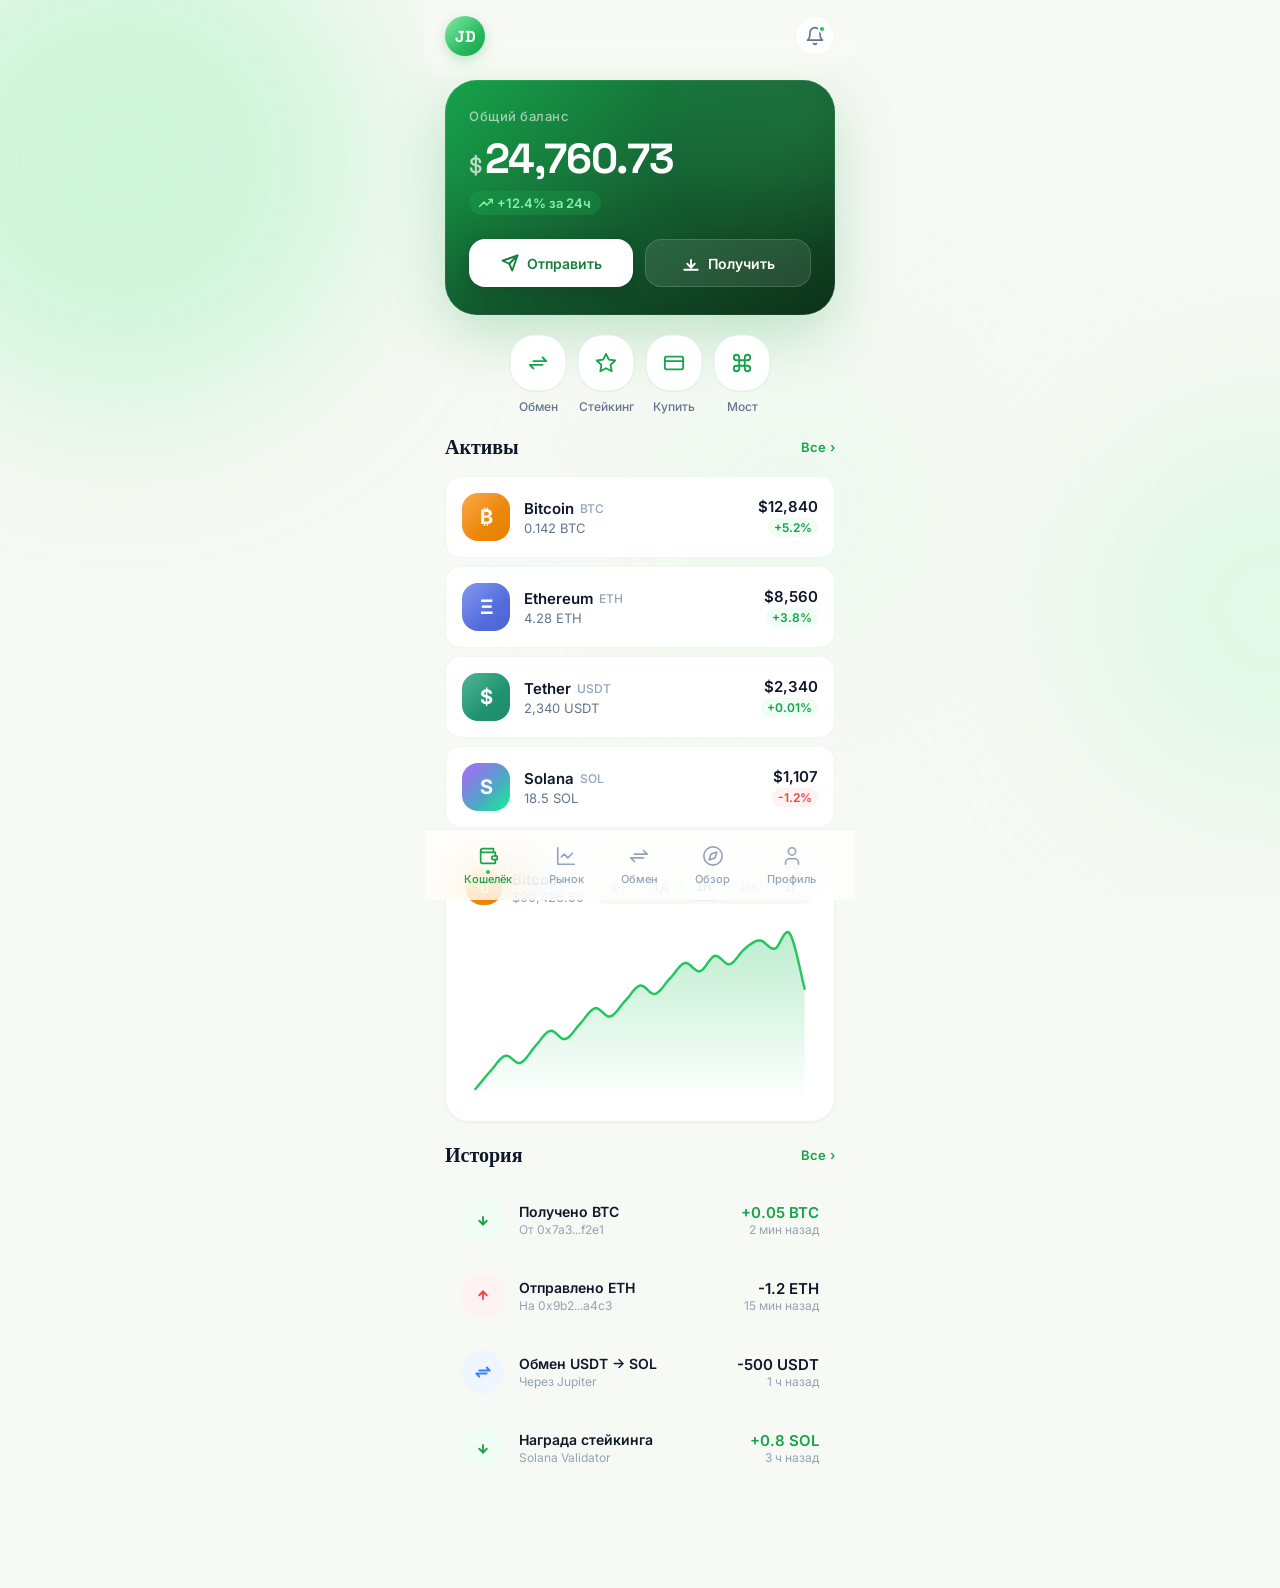
==== commit 06f6bd81: "admin" ====
--- a/index.html
+++ b/index.html
@@ -61,40 +61,33 @@
     </div>
   </section>
 
-  <!-- QUICK ACTIONS -->
-  <section class="quick-actions entrance entrance-d2">
-    <div class="quick-action" onclick="openSheet('swap')">
-      <div class="quick-action-icon">
-        <svg width="22" height="22" viewBox="0 0 24 24" fill="none" stroke="currentColor" stroke-width="2" stroke-linecap="round" stroke-linejoin="round"><path d="M7 10h14l-4-4"/><path d="M17 14H3l4 4"/></svg>
-      </div>
-      <span class="quick-action-label">Обмен</span>
-    </div>
-    <div class="quick-action" onclick="goToPage('staking')">
-      <div class="quick-action-icon">
-        <svg width="22" height="22" viewBox="0 0 24 24" fill="none" stroke="currentColor" stroke-width="2" stroke-linecap="round" stroke-linejoin="round"><polygon points="12 2 15.09 8.26 22 9.27 17 14.14 18.18 21.02 12 17.77 5.82 21.02 7 14.14 2 9.27 8.91 8.26 12 2"/></svg>
-      </div>
-      <span class="quick-action-label">Стейкинг</span>
-    </div>
-    <div class="quick-action" onclick="goToPage('buy')">
-      <div class="quick-action-icon">
-        <svg width="22" height="22" viewBox="0 0 24 24" fill="none" stroke="currentColor" stroke-width="2" stroke-linecap="round" stroke-linejoin="round"><rect x="2" y="5" width="20" height="14" rx="2"/><line x1="2" y1="10" x2="22" y2="10"/></svg>
-      </div>
-      <span class="quick-action-label">Купить</span>
-    </div>
-    <div class="quick-action" onclick="goToPage('nft')">
-      <div class="quick-action-icon">
-        <svg width="22" height="22" viewBox="0 0 24 24" fill="none" stroke="currentColor" stroke-width="2" stroke-linecap="round" stroke-linejoin="round"><rect x="3" y="3" width="18" height="18" rx="2"/><circle cx="8.5" cy="8.5" r="1.5"/><path d="M21 15l-5-5L5 21"/></svg>
-      </div>
-      <span class="quick-action-label">NFT</span>
-    </div>
-    <div class="quick-action" onclick="goToPage('bridge')">
-      <div class="quick-action-icon">
-        <svg width="22" height="22" viewBox="0 0 24 24" fill="none" stroke="currentColor" stroke-width="2" stroke-linecap="round" stroke-linejoin="round"><path d="M18 3a3 3 0 0 0-3 3v12a3 3 0 0 0 3 3 3 3 0 0 0 3-3 3 3 0 0 0-3-3H6a3 3 0 0 0-3 3 3 3 0 0 0 3 3 3 3 0 0 0 3-3V6a3 3 0 0 0-3-3 3 3 0 0 0-3 3 3 3 0 0 0 3 3h12a3 3 0 0 0 3-3 3 3 0 0 0-3-3z"/></svg>
-      </div>
-      <span class="quick-action-label">Мост</span>
-    </div>
-  </section>
-
+<!-- QUICK ACTIONS -->
+<section class="quick-actions entrance entrance-d2" style="justify-content:center;">
+  <div class="quick-action" onclick="openSheet('swap')">
+    <div class="quick-action-icon">
+      <svg width="22" height="22" viewBox="0 0 24 24" fill="none" stroke="currentColor" stroke-width="2" stroke-linecap="round" stroke-linejoin="round"><path d="M7 10h14l-4-4"/><path d="M17 14H3l4 4"/></svg>
+    </div>
+    <span class="quick-action-label">Обмен</span>
+  </div>
+  <div class="quick-action" onclick="goToPage('staking')">
+    <div class="quick-action-icon">
+      <svg width="22" height="22" viewBox="0 0 24 24" fill="none" stroke="currentColor" stroke-width="2" stroke-linecap="round" stroke-linejoin="round"><polygon points="12 2 15.09 8.26 22 9.27 17 14.14 18.18 21.02 12 17.77 5.82 21.02 7 14.14 2 9.27 8.91 8.26 12 2"/></svg>
+    </div>
+    <span class="quick-action-label">Стейкинг</span>
+  </div>
+  <div class="quick-action" onclick="goToPage('buy')">
+    <div class="quick-action-icon">
+      <svg width="22" height="22" viewBox="0 0 24 24" fill="none" stroke="currentColor" stroke-width="2" stroke-linecap="round" stroke-linejoin="round"><rect x="2" y="5" width="20" height="14" rx="2"/><line x1="2" y1="10" x2="22" y2="10"/></svg>
+    </div>
+    <span class="quick-action-label">Купить</span>
+  </div>
+  <div class="quick-action" onclick="goToPage('bridge')">
+    <div class="quick-action-icon">
+      <svg width="22" height="22" viewBox="0 0 24 24" fill="none" stroke="currentColor" stroke-width="2" stroke-linecap="round" stroke-linejoin="round"><path d="M18 3a3 3 0 0 0-3 3v12a3 3 0 0 0 3 3 3 3 0 0 0 3-3 3 3 0 0 0-3-3H6a3 3 0 0 0-3 3 3 3 0 0 0 3 3 3 3 0 0 0 3-3V6a3 3 0 0 0-3-3 3 3 0 0 0-3 3 3 3 0 0 0 3 3h12a3 3 0 0 0 3-3 3 3 0 0 0-3-3z"/></svg>
+    </div>
+    <span class="quick-action-label">Мост</span>
+  </div>
+</section>
   <!-- ASSETS -->
   <section class="assets-section entrance entrance-d3">
     <div class="section-header">
@@ -301,4 +294,4 @@
 
 <script src="assets/app.js"></script>
 </body>
-</html>+</html>
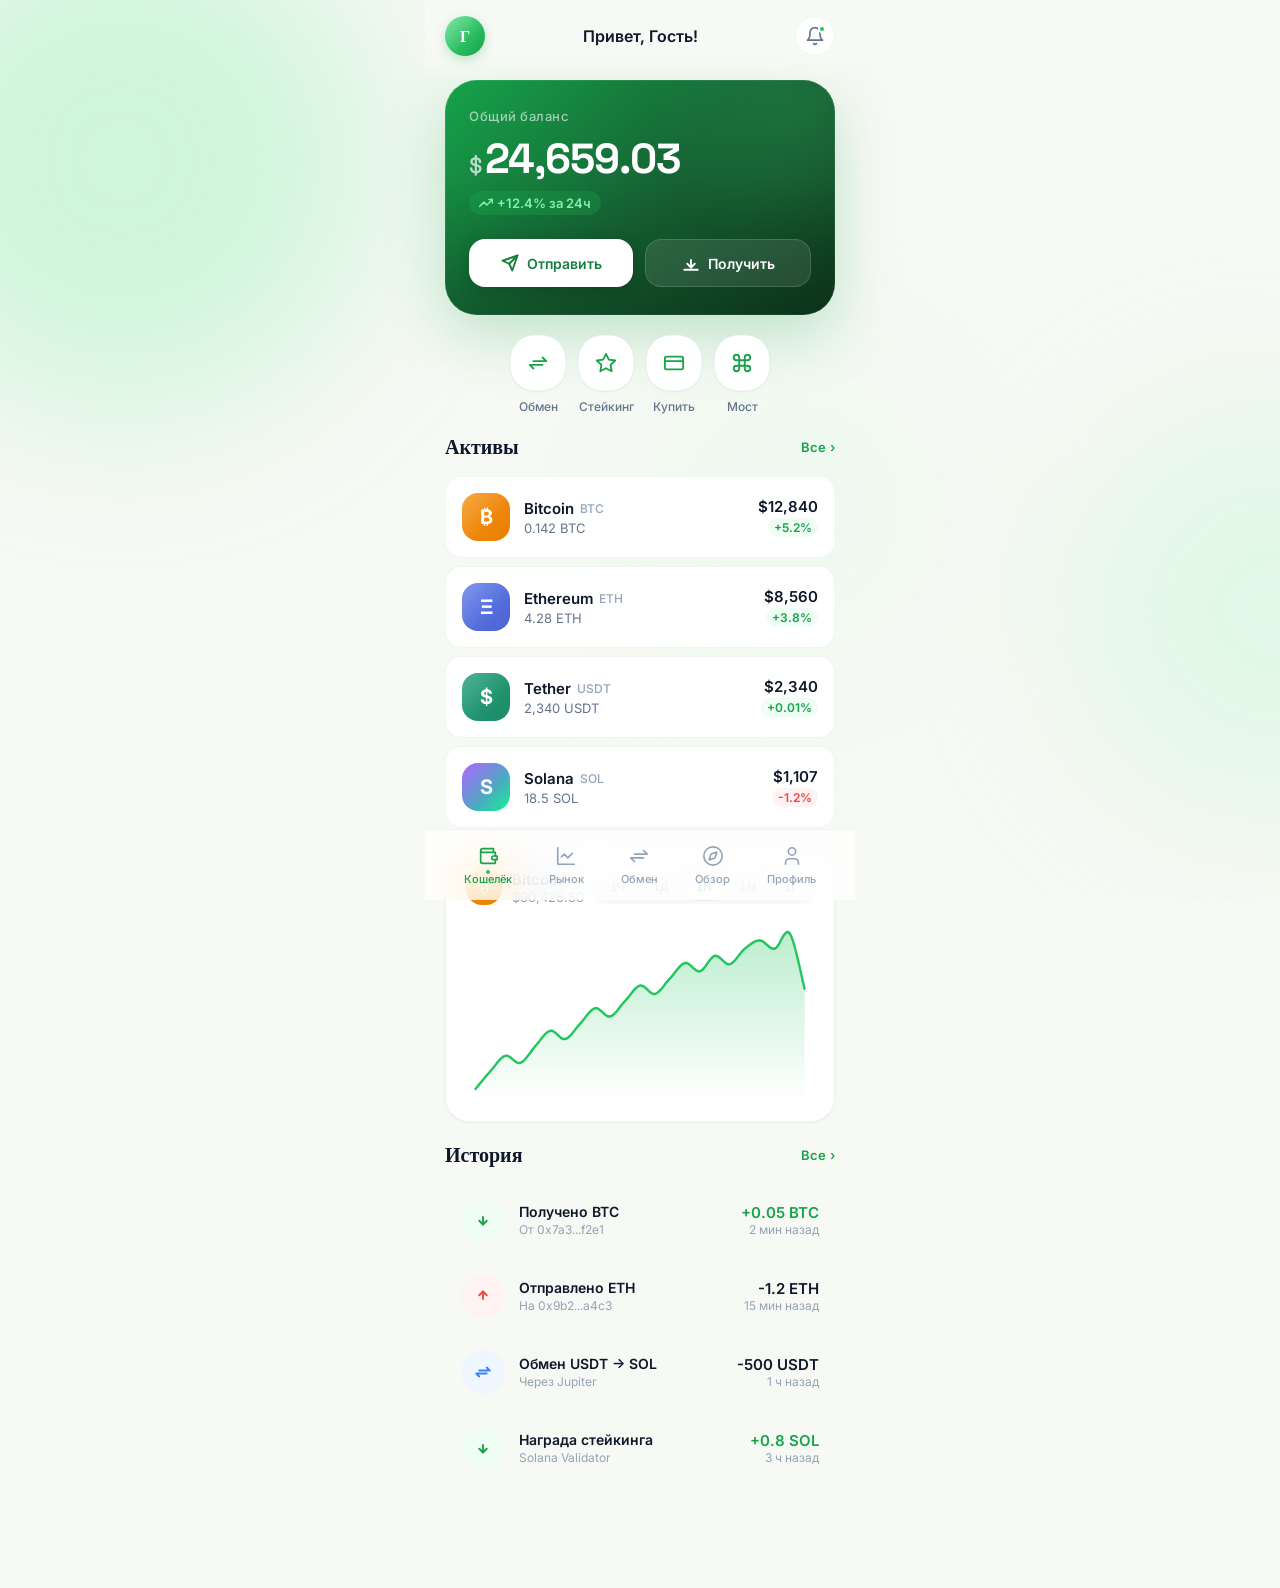
==== commit c20465a5: "nyne" ====
--- a/index.html
+++ b/index.html
@@ -26,15 +26,18 @@
 <div class="app">
 
   <!-- HEADER -->
-  <header class="header entrance">
-    <div class="header-top">
-      <div class="header-avatar" onclick="goToPage('profile')">JD</div>
-      <button class="header-notif" onclick="showNotifications()">
-        <svg width="20" height="20" viewBox="0 0 24 24" fill="none" stroke="currentColor" stroke-width="2" stroke-linecap="round" stroke-linejoin="round"><path d="M6 8a6 6 0 0 1 12 0c0 7 3 9 3 9H3s3-2 3-9"/><path d="M10.3 21a1.94 1.94 0 0 0 3.4 0"/></svg>
-        <span class="notif-dot"></span>
-      </button>
-    </div>
-  </header>
+ <header class="header entrance">
+  <div class="header-top">
+    <div class="header-avatar" onclick="goToPage('profile')">JD</div>
+    <div style="flex:1;text-align:center;font-weight:600;font-size:16px;color:var(--text-primary);" id="welcomeMessage">
+      Привет, Гость!
+    </div>
+    <button class="header-notif" onclick="showNotifications()">
+      <svg width="20" height="20" viewBox="0 0 24 24" fill="none" stroke="currentColor" stroke-width="2" stroke-linecap="round" stroke-linejoin="round"><path d="M6 8a6 6 0 0 1 12 0c0 7 3 9 3 9H3s3-2 3-9"/><path d="M10.3 21a1.94 1.94 0 0 0 3.4 0"/></svg>
+      <span class="notif-dot"></span>
+    </button>
+  </div>
+</header>
 
   <!-- BALANCE CARD -->
   <section class="balance-section entrance entrance-d1">
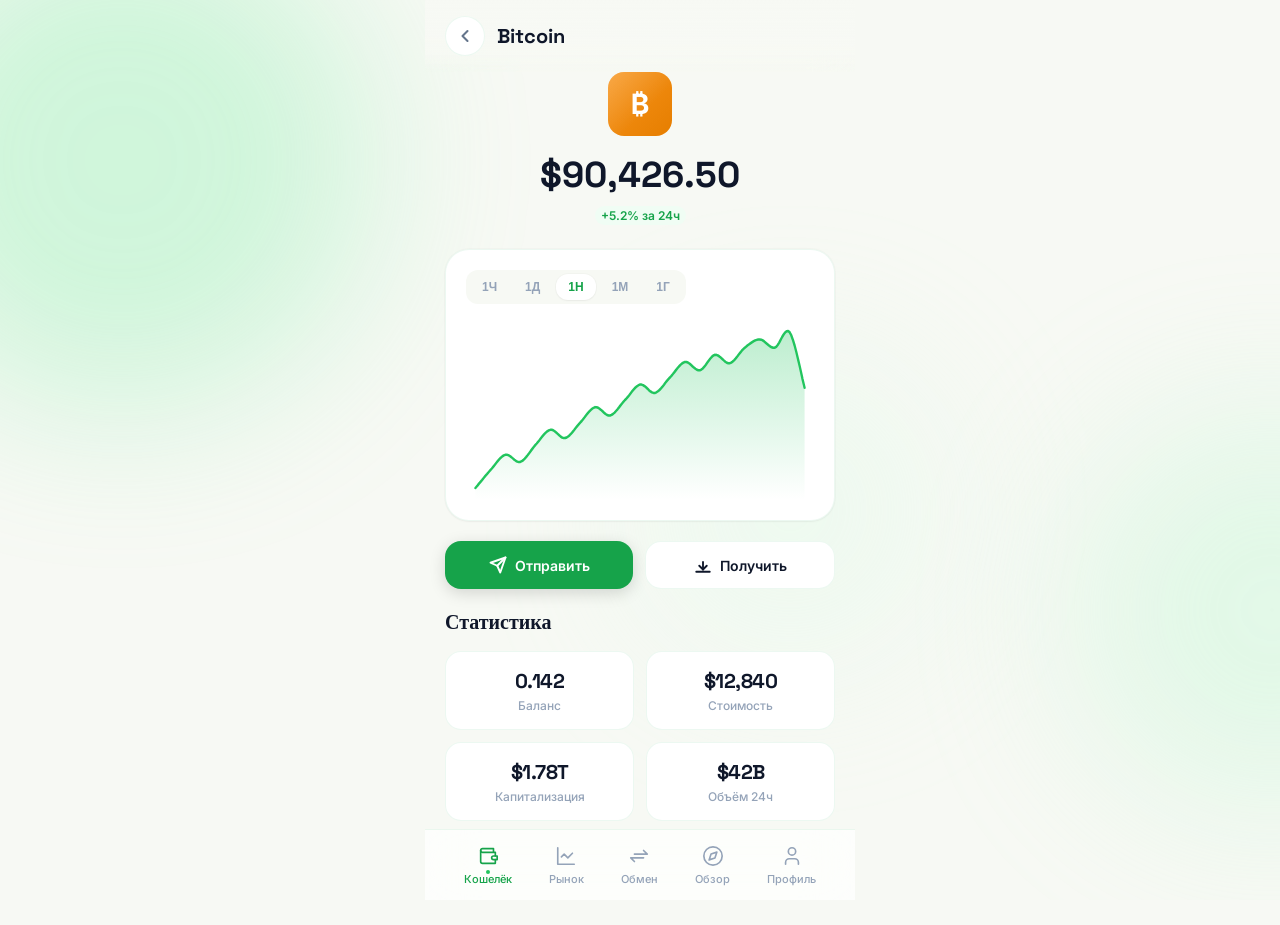
==== commit 95bf8b18: "такс" ====
--- a/index.html
+++ b/index.html
@@ -6,17 +6,15 @@
 <meta name="apple-mobile-web-app-capable" content="yes">
 <meta name="apple-mobile-web-app-status-bar-style" content="black-translucent">
 <meta name="theme-color" content="#F7F9F4">
-<meta name="description" content="Verde Wallet — криптокошелек в Telegram Mini App">
-<title>Verde Wallet</title>
+<title>Актив — Verde Wallet</title>
 <link rel="preconnect" href="https://fonts.googleapis.com">
 <link rel="preconnect" href="https://fonts.gstatic.com" crossorigin>
 <link href="https://fonts.googleapis.com/css2?family=Space+Grotesk:wght@300;400;500;600;700&family=Inter:wght@300;400;500;600;700&display=swap" rel="stylesheet">
-<link rel="stylesheet" href="assets/styles.css">
-<script src="https://telegram.org/js/telegram-web-app.js"></script>
+<link rel="stylesheet" href="../assets/styles.css">
+<script src="https://telegram.org/js/telegram-web-app.js?1"></script>
 </head>
 <body>
 
-<!-- Animated Background -->
 <div class="mesh-bg">
   <div class="mesh-orb"></div>
   <div class="mesh-orb"></div>
@@ -25,137 +23,22 @@
 
 <div class="app">
 
-  <!-- HEADER -->
- <header class="header entrance">
-  <div class="header-top">
-    <div class="header-avatar" onclick="goToPage('profile')">JD</div>
-    <div style="flex:1;text-align:center;font-weight:600;font-size:16px;color:var(--text-primary);" id="welcomeMessage">
-      Привет, Гость!
-    </div>
-    <button class="header-notif" onclick="showNotifications()">
-      <svg width="20" height="20" viewBox="0 0 24 24" fill="none" stroke="currentColor" stroke-width="2" stroke-linecap="round" stroke-linejoin="round"><path d="M6 8a6 6 0 0 1 12 0c0 7 3 9 3 9H3s3-2 3-9"/><path d="M10.3 21a1.94 1.94 0 0 0 3.4 0"/></svg>
-      <span class="notif-dot"></span>
-    </button>
+  <header class="page-header entrance">
+    <a href="../index.html" class="page-header-back">
+      <svg width="20" height="20" viewBox="0 0 24 24" fill="none" stroke="currentColor" stroke-width="2.5" stroke-linecap="round" stroke-linejoin="round"><polyline points="15 18 9 12 15 6"/></svg>
+    </a>
+    <h1 class="page-header-title" id="assetTitle">Bitcoin</h1>
+  </header>
+
+  <div style="text-align:center;padding:0 20px 24px;" class="entrance entrance-d1">
+    <div id="assetIcon" class="asset-icon asset-icon-btc" style="width:64px;height:64px;font-size:28px;margin:0 auto 16px;">&#8383;</div>
+    <div style="font-family:Space Grotesk;font-size:36px;font-weight:700;" id="assetPrice">$90,426.50</div>
+    <div class="asset-price-change up" style="margin-top:8px;display:inline-flex;">+5.2% за 24ч</div>
   </div>
-</header>
-
-  <!-- BALANCE CARD -->
-  <section class="balance-section entrance entrance-d1">
-    <div class="balance-card" onclick="copyAddress()">
-      <div class="balance-label">Общий баланс</div>
-      <div class="balance-amount">
-        <span class="currency">$</span>
-        <span id="balanceValue">24,847.65</span>
-      </div>
-      <div class="balance-change">
-        <svg viewBox="0 0 24 24" fill="none" stroke="currentColor" stroke-width="2.5" stroke-linecap="round" stroke-linejoin="round"><polyline points="23 6 13.5 15.5 8.5 10.5 1 18"/><polyline points="17 6 23 6 23 12"/></svg>
-        +12.4% за 24ч
-      </div>
-      <div class="balance-actions">
-        <button class="balance-btn balance-btn-primary" onclick="openSheet('send')">
-          <svg width="18" height="18" viewBox="0 0 24 24" fill="none" stroke="currentColor" stroke-width="2.5" stroke-linecap="round" stroke-linejoin="round"><line x1="22" y1="2" x2="11" y2="13"/><polygon points="22 2 15 22 11 13 2 9 22 2"/></svg>
-          Отправить
-        </button>
-        <button class="balance-btn balance-btn-secondary" onclick="openSheet('receive')">
-          <svg width="18" height="18" viewBox="0 0 24 24" fill="none" stroke="currentColor" stroke-width="2.5" stroke-linecap="round" stroke-linejoin="round"><polyline points="7 13 12 18 17 13"/><polyline points="12 18 12 8"/><line x1="21" y1="21" x2="3" y2="21"/></svg>
-          Получить
-        </button>
-      </div>
-    </div>
-  </section>
-
-<!-- QUICK ACTIONS -->
-<section class="quick-actions entrance entrance-d2" style="justify-content:center;">
-  <div class="quick-action" onclick="openSheet('swap')">
-    <div class="quick-action-icon">
-      <svg width="22" height="22" viewBox="0 0 24 24" fill="none" stroke="currentColor" stroke-width="2" stroke-linecap="round" stroke-linejoin="round"><path d="M7 10h14l-4-4"/><path d="M17 14H3l4 4"/></svg>
-    </div>
-    <span class="quick-action-label">Обмен</span>
-  </div>
-  <div class="quick-action" onclick="goToPage('staking')">
-    <div class="quick-action-icon">
-      <svg width="22" height="22" viewBox="0 0 24 24" fill="none" stroke="currentColor" stroke-width="2" stroke-linecap="round" stroke-linejoin="round"><polygon points="12 2 15.09 8.26 22 9.27 17 14.14 18.18 21.02 12 17.77 5.82 21.02 7 14.14 2 9.27 8.91 8.26 12 2"/></svg>
-    </div>
-    <span class="quick-action-label">Стейкинг</span>
-  </div>
-  <div class="quick-action" onclick="goToPage('buy')">
-    <div class="quick-action-icon">
-      <svg width="22" height="22" viewBox="0 0 24 24" fill="none" stroke="currentColor" stroke-width="2" stroke-linecap="round" stroke-linejoin="round"><rect x="2" y="5" width="20" height="14" rx="2"/><line x1="2" y1="10" x2="22" y2="10"/></svg>
-    </div>
-    <span class="quick-action-label">Купить</span>
-  </div>
-  <div class="quick-action" onclick="goToPage('bridge')">
-    <div class="quick-action-icon">
-      <svg width="22" height="22" viewBox="0 0 24 24" fill="none" stroke="currentColor" stroke-width="2" stroke-linecap="round" stroke-linejoin="round"><path d="M18 3a3 3 0 0 0-3 3v12a3 3 0 0 0 3 3 3 3 0 0 0 3-3 3 3 0 0 0-3-3H6a3 3 0 0 0-3 3 3 3 0 0 0 3 3 3 3 0 0 0 3-3V6a3 3 0 0 0-3-3 3 3 0 0 0-3 3 3 3 0 0 0 3 3h12a3 3 0 0 0 3-3 3 3 0 0 0-3-3z"/></svg>
-    </div>
-    <span class="quick-action-label">Мост</span>
-  </div>
-</section>
-  <!-- ASSETS -->
-  <section class="assets-section entrance entrance-d3">
-    <div class="section-header">
-      <h2 class="section-title">Активы</h2>
-      <a href="pages/market.html" class="section-link">Все <span>&rsaquo;</span></a>
-    </div>
-    <div class="asset-list">
-      <div class="asset-item reveal" onclick="goToAsset('BTC')">
-        <div class="asset-icon asset-icon-btc">&#8383;</div>
-        <div class="asset-info">
-          <div class="asset-name">Bitcoin <span class="asset-ticker">BTC</span></div>
-          <div class="asset-balance">0.142 BTC</div>
-        </div>
-        <div class="asset-price">
-          <div class="asset-price-value">$12,840</div>
-          <div class="asset-price-change up">+5.2%</div>
-        </div>
-      </div>
-      <div class="asset-item reveal" onclick="goToAsset('ETH')">
-        <div class="asset-icon asset-icon-eth">&#926;</div>
-        <div class="asset-info">
-          <div class="asset-name">Ethereum <span class="asset-ticker">ETH</span></div>
-          <div class="asset-balance">4.28 ETH</div>
-        </div>
-        <div class="asset-price">
-          <div class="asset-price-value">$8,560</div>
-          <div class="asset-price-change up">+3.8%</div>
-        </div>
-      </div>
-      <div class="asset-item reveal" onclick="goToAsset('USDT')">
-        <div class="asset-icon asset-icon-usdt">$</div>
-        <div class="asset-info">
-          <div class="asset-name">Tether <span class="asset-ticker">USDT</span></div>
-          <div class="asset-balance">2,340 USDT</div>
-        </div>
-        <div class="asset-price">
-          <div class="asset-price-value">$2,340</div>
-          <div class="asset-price-change up">+0.01%</div>
-        </div>
-      </div>
-      <div class="asset-item reveal" onclick="goToAsset('SOL')">
-        <div class="asset-icon asset-icon-sol">S</div>
-        <div class="asset-info">
-          <div class="asset-name">Solana <span class="asset-ticker">SOL</span></div>
-          <div class="asset-balance">18.5 SOL</div>
-        </div>
-        <div class="asset-price">
-          <div class="asset-price-value">$1,107</div>
-          <div class="asset-price-change down">-1.2%</div>
-        </div>
-      </div>
-    </div>
-  </section>
-
-  <!-- CHART -->
-  <section class="chart-section reveal">
+
+  <div class="chart-section entrance entrance-d2">
     <div class="chart-card">
       <div class="chart-header">
-        <div class="chart-asset">
-          <div class="chart-asset-icon">&#8383;</div>
-          <div>
-            <div class="chart-asset-name">Bitcoin</div>
-            <div class="chart-asset-price">$90,426.50</div>
-          </div>
-        </div>
         <div class="chart-periods">
           <button class="chart-period" onclick="setPeriod(this,'1H')">1Ч</button>
           <button class="chart-period" onclick="setPeriod(this,'1D')">1Д</button>
@@ -179,101 +62,72 @@
         <div class="chart-tooltip" id="chartTooltip"></div>
       </div>
     </div>
+  </div>
+
+  <div style="padding:0 20px 20px;display:flex;gap:12px;" class="entrance entrance-d3">
+    <button class="balance-btn balance-btn-primary" style="flex:1;background:var(--green-600);color:#fff;" onclick="openSheet('send')">
+      <svg width="18" height="18" viewBox="0 0 24 24" fill="none" stroke="currentColor" stroke-width="2.5" stroke-linecap="round" stroke-linejoin="round"><line x1="22" y1="2" x2="11" y2="13"/><polygon points="22 2 15 22 11 13 2 9 22 2"/></svg>
+      Отправить
+    </button>
+    <button class="balance-btn balance-btn-secondary" style="flex:1;background:var(--bg-card);color:var(--text-primary);border:1px solid var(--border);" onclick="openSheet('receive')">
+      <svg width="18" height="18" viewBox="0 0 24 24" fill="none" stroke="currentColor" stroke-width="2.5" stroke-linecap="round" stroke-linejoin="round"><polyline points="7 13 12 18 17 13"/><polyline points="12 18 12 8"/><line x1="21" y1="21" x2="3" y2="21"/></svg>
+      Получить
+    </button>
+  </div>
+
+  <section style="padding-bottom:24px;">
+    <div class="section-header">
+      <h2 class="section-title">Статистика</h2>
+    </div>
+    <div style="padding:0 20px;display:grid;grid-template-columns:1fr 1fr;gap:12px;">
+      <div class="stat-card">
+        <div class="stat-number" id="assetBalance">0.142</div>
+        <div class="stat-label">Баланс</div>
+      </div>
+      <div class="stat-card">
+        <div class="stat-number" id="assetValue">$12,840</div>
+        <div class="stat-label">Стоимость</div>
+      </div>
+      <div class="stat-card">
+        <div class="stat-number">$1.78T</div>
+        <div class="stat-label">Капитализация</div>
+      </div>
+      <div class="stat-card">
+        <div class="stat-number">$42B</div>
+        <div class="stat-label">Объём 24ч</div>
+      </div>
+    </div>
   </section>
 
-  <!-- TRANSACTIONS -->
-  <section class="tx-section reveal">
-    <div class="section-header">
-      <h2 class="section-title">История</h2>
-      <a href="pages/history.html" class="section-link">Все <span>&rsaquo;</span></a>
-    </div>
-    <div class="tx-list">
-      <div class="tx-item" onclick="showTxDetail('tx1')">
-        <div class="tx-icon tx-icon-in">
-          <svg width="18" height="18" viewBox="0 0 24 24" fill="none" stroke="currentColor" stroke-width="2.5" stroke-linecap="round" stroke-linejoin="round"><polyline points="7 13 12 18 17 13"/><polyline points="12 18 12 8"/></svg>
-        </div>
-        <div class="tx-info">
-          <div class="tx-title">Получено BTC</div>
-          <div class="tx-subtitle">От 0x7a3...f2e1</div>
-        </div>
-        <div class="tx-amount">
-          <div class="tx-amount-value in">+0.05 BTC</div>
-          <div class="tx-time">2 мин назад</div>
-        </div>
-      </div>
-      <div class="tx-item" onclick="showTxDetail('tx2')">
-        <div class="tx-icon tx-icon-out">
-          <svg width="18" height="18" viewBox="0 0 24 24" fill="none" stroke="currentColor" stroke-width="2.5" stroke-linecap="round" stroke-linejoin="round"><polyline points="7 11 12 6 17 11"/><polyline points="12 6 12 16"/></svg>
-        </div>
-        <div class="tx-info">
-          <div class="tx-title">Отправлено ETH</div>
-          <div class="tx-subtitle">На 0x9b2...a4c3</div>
-        </div>
-        <div class="tx-amount">
-          <div class="tx-amount-value out">-1.2 ETH</div>
-          <div class="tx-time">15 мин назад</div>
-        </div>
-      </div>
-      <div class="tx-item" onclick="showTxDetail('tx3')">
-        <div class="tx-icon tx-icon-swap">
-          <svg width="18" height="18" viewBox="0 0 24 24" fill="none" stroke="currentColor" stroke-width="2.5" stroke-linecap="round" stroke-linejoin="round"><path d="M7 10h14l-4-4"/><path d="M17 14H3l4 4"/></svg>
-        </div>
-        <div class="tx-info">
-          <div class="tx-title">Обмен USDT &rarr; SOL</div>
-          <div class="tx-subtitle">Через Jupiter</div>
-        </div>
-        <div class="tx-amount">
-          <div class="tx-amount-value out">-500 USDT</div>
-          <div class="tx-time">1 ч назад</div>
-        </div>
-      </div>
-      <div class="tx-item" onclick="showTxDetail('tx4')">
-        <div class="tx-icon tx-icon-in">
-          <svg width="18" height="18" viewBox="0 0 24 24" fill="none" stroke="currentColor" stroke-width="2.5" stroke-linecap="round" stroke-linejoin="round"><polyline points="7 13 12 18 17 13"/><polyline points="12 18 12 8"/></svg>
-        </div>
-        <div class="tx-info">
-          <div class="tx-title">Награда стейкинга</div>
-          <div class="tx-subtitle">Solana Validator</div>
-        </div>
-        <div class="tx-amount">
-          <div class="tx-amount-value in">+0.8 SOL</div>
-          <div class="tx-time">3 ч назад</div>
-        </div>
-      </div>
-    </div>
-  </section>
-
   <div class="nav-spacer"></div>
-
 </div>
 
-<!-- BOTTOM NAVIGATION -->
 <nav class="bottom-nav">
-  <a href="index.html" class="nav-item active" data-tab="wallet">
+  <a href="../index.html" class="nav-item active" data-tab="wallet">
     <div class="nav-item-icon">
       <svg viewBox="0 0 24 24" fill="none" stroke="currentColor" stroke-linecap="round" stroke-linejoin="round"><path d="M20 12V8H6a2 2 0 0 1-2-2c0-1.1.9-2 2-2h12v4"/><path d="M4 6v12a2 2 0 0 0 2 2h14v-4"/><path d="M18 12a2 2 0 0 0 0 4h4v-4Z"/></svg>
     </div>
     <span>Кошелёк</span>
   </a>
-  <a href="pages/market.html" class="nav-item" data-tab="market">
+  <a href="market.html" class="nav-item" data-tab="market">
     <div class="nav-item-icon">
       <svg viewBox="0 0 24 24" fill="none" stroke="currentColor" stroke-linecap="round" stroke-linejoin="round"><path d="M3 3v18h18"/><path d="m19 9-5 5-4-4-3 3"/></svg>
     </div>
     <span>Рынок</span>
   </a>
-  <a href="pages/swap.html" class="nav-item" data-tab="swap">
+  <a href="swap.html" class="nav-item" data-tab="swap">
     <div class="nav-item-icon">
       <svg viewBox="0 0 24 24" fill="none" stroke="currentColor" stroke-linecap="round" stroke-linejoin="round"><path d="M7 10h14l-4-4"/><path d="M17 14H3l4 4"/></svg>
     </div>
     <span>Обмен</span>
   </a>
-  <a href="pages/discover.html" class="nav-item" data-tab="discover">
+  <a href="discover.html" class="nav-item" data-tab="discover">
     <div class="nav-item-icon">
       <svg viewBox="0 0 24 24" fill="none" stroke="currentColor" stroke-linecap="round" stroke-linejoin="round"><circle cx="12" cy="12" r="10"/><polygon points="16.24 7.76 14.12 14.12 7.76 16.24 9.88 9.88 16.24 7.76"/></svg>
     </div>
     <span>Обзор</span>
   </a>
-  <a href="pages/profile.html" class="nav-item" data-tab="profile">
+  <a href="profile.html" class="nav-item" data-tab="profile">
     <div class="nav-item-icon">
       <svg viewBox="0 0 24 24" fill="none" stroke="currentColor" stroke-linecap="round" stroke-linejoin="round"><path d="M19 21v-2a4 4 0 0 0-4-4H9a4 4 0 0 0-4 4v2"/><circle cx="12" cy="7" r="4"/></svg>
     </div>
@@ -281,7 +135,7 @@
   </a>
 </nav>
 
-<!-- ACTION SHEET MODAL -->
+<!-- ACTION SHEET -->
 <div class="overlay" id="actionSheet">
   <div class="overlay-backdrop" onclick="closeSheet()"></div>
   <div class="sheet" id="sheetPanel">
@@ -292,9 +146,232 @@
   </div>
 </div>
 
-<!-- TOAST CONTAINER -->
-<div id="toastContainer"></div>
-
-<script src="assets/app.js"></script>
+<script>
+// ===== ДАННЫЕ АССЕТОВ =====
+const assetData = {
+  BTC: { name: 'Bitcoin', icon: '&#8383;', price: '$90,426.50', balance: '0.142', value: '$12,840', color: 'asset-icon-btc' },
+  ETH: { name: 'Ethereum', icon: '&#926;', price: '$4,520.00', balance: '4.28', value: '$8,560', color: 'asset-icon-eth' },
+  USDT: { name: 'Tether', icon: '$', price: '$1.00', balance: '2,340', value: '$2,340', color: 'asset-icon-usdt' },
+  SOL: { name: 'Solana', icon: 'S', price: '$198.00', balance: '18.5', value: '$1,107', color: 'asset-icon-sol' }
+};
+
+function initAsset() {
+  const params = new URLSearchParams(window.location.search);
+  const coin = params.get('coin') || 'BTC';
+  const data = assetData[coin];
+  if (!data) return;
+
+  document.getElementById('assetTitle').textContent = data.name;
+  document.getElementById('assetPrice').textContent = data.price;
+  document.getElementById('assetBalance').textContent = data.balance;
+  document.getElementById('assetValue').textContent = data.value;
+
+  const icon = document.getElementById('assetIcon');
+  icon.innerHTML = data.icon;
+  icon.className = 'asset-icon ' + data.color;
+  icon.style.cssText = 'width:64px;height:64px;font-size:28px;margin:0 auto 16px;';
+}
+
+// ===== ДАННЫЕ ДЛЯ ГРАФИКА =====
+const chartData = {
+  '1H': [89400,89600,89200,89800,90100,89900,90300,90500,90200,90800,91000,90700,91200,91400,91100,91600,91800,91500,92000,92200,91900,92400,90426],
+  '1D': [87200,87800,88500,88100,88900,89500,89100,89800,90400,90000,90700,91200,90800,91500,92000,91600,92200,91800,92500,93000,92600,93200,90426],
+  '1W': [82000,83500,84800,84200,85600,86900,86200,87500,88800,88100,89400,90700,90000,91300,92600,91900,93200,92500,93800,94500,93800,95100,90426],
+  '1M': [68000,69500,71200,70800,72500,74200,73800,75500,77200,76800,78500,80200,79800,81500,83200,82800,84500,86200,85800,87500,89200,88800,90426],
+  '1Y': [42000,43500,44800,46200,45500,47800,49200,48500,50800,52200,51500,53800,55200,54500,56800,58200,57500,59800,61200,60500,62800,64200,90426]
+};
+
+let currentPeriod = '1W';
+
+function renderChart(period) {
+  const data = chartData[period] || chartData['1W'];
+  const width = 370, height = 180, padding = 10;
+  const min = Math.min(...data) * 0.998;
+  const max = Math.max(...data) * 1.002;
+  const range = max - min;
+
+  const points = data.map((v, i) => {
+    const x = padding + (i / (data.length - 1)) * (width - padding * 2);
+    const y = height - padding - ((v - min) / range) * (height - padding * 2);
+    return [x, y];
+  });
+
+  function catmullRom(p0, p1, p2, p3, t) {
+    const v0x = (p2[0] - p0[0]) * 0.5;
+    const v1x = (p3[0] - p1[0]) * 0.5;
+    const v0y = (p2[1] - p0[1]) * 0.5;
+    const v1y = (p3[1] - p1[1]) * 0.5;
+    const t2 = t * t, t3 = t2 * t;
+    return [
+      (2*t3 - 3*t2 + 1)*p1[0] + (t3 - 2*t2 + t)*v0x + (-2*t3 + 3*t2)*p2[0] + (t3 - t2)*v1x,
+      (2*t3 - 3*t2 + 1)*p1[1] + (t3 - 2*t2 + t)*v0y + (-2*t3 + 3*t2)*p2[1] + (t3 - t2)*v1y
+    ];
+  }
+
+  let lineD = 'M' + points[0][0] + ',' + points[0][1];
+  for (let i = 0; i < points.length - 1; i++) {
+    const p0 = points[Math.max(0, i - 1)];
+    const p1 = points[i];
+    const p2 = points[i + 1];
+    const p3 = points[Math.min(points.length - 1, i + 2)];
+    for (let t = 0; t < 1; t += 0.1) {
+      const pt = catmullRom(p0, p1, p2, p3, t);
+      lineD += ' L' + pt[0].toFixed(1) + ',' + pt[1].toFixed(1);
+    }
+    lineD += ' L' + p2[0] + ',' + p2[1];
+  }
+
+  const areaD = lineD + ' L' + (width-padding) + ',' + height + ' L' + padding + ',' + height + ' Z';
+
+  const lineEl = document.getElementById('chartLine');
+  const areaEl = document.getElementById('chartArea');
+  if (!lineEl || !areaEl) return;
+
+  lineEl.setAttribute('d', lineD);
+  areaEl.setAttribute('d', areaD);
+
+  const len = lineEl.getTotalLength ? lineEl.getTotalLength() : 800;
+  lineEl.style.strokeDasharray = len;
+  lineEl.style.strokeDashoffset = len;
+  lineEl.style.animation = 'none';
+  void lineEl.offsetHeight;
+  lineEl.style.animation = 'drawLine 1.2s cubic-bezier(0.4,0,0.2,1) forwards';
+}
+
+function setPeriod(btn, period) {
+  document.querySelectorAll('.chart-period').forEach(b => b.classList.remove('active'));
+  btn.classList.add('active');
+  currentPeriod = period;
+  renderChart(period);
+}
+
+// ===== ВЗАИМОДЕЙСТВИЕ С ГРАФИКОМ =====
+function initChartInteraction() {
+  const container = document.getElementById('chartContainer');
+  const tooltip = document.getElementById('chartTooltip');
+  const dot = document.getElementById('chartDot');
+  if (!container || !tooltip || !dot) return;
+
+  function updateTooltip(clientX) {
+    const rect = container.getBoundingClientRect();
+    const x = Math.max(0, Math.min(clientX - rect.left, rect.width));
+    const data = chartData[currentPeriod] || chartData['1W'];
+    const idx = Math.min(Math.max(0, Math.round((x / rect.width) * (data.length - 1))), data.length - 1);
+    const val = data[idx];
+
+    tooltip.textContent = '$' + val.toLocaleString();
+    tooltip.style.left = x + 'px';
+    tooltip.style.top = '50px';
+    tooltip.style.opacity = '1';
+
+    const path = document.getElementById('chartLine');
+    if (path && path.getPointAtLength) {
+      try {
+        const len = path.getTotalLength();
+        const targetLen = (x / rect.width) * len;
+        const p = path.getPointAtLength(Math.max(0, Math.min(len, targetLen)));
+        dot.setAttribute('cx', p.x);
+        dot.setAttribute('cy', p.y);
+        dot.style.opacity = '1';
+      } catch(e) {}
+    }
+  }
+
+  container.addEventListener('mousemove', (e) => updateTooltip(e.clientX));
+  container.addEventListener('mouseleave', () => {
+    tooltip.style.opacity = '0';
+    dot.style.opacity = '0';
+  });
+  container.addEventListener('touchstart', (e) => { if (e.touches.length > 0) updateTooltip(e.touches[0].clientX); }, { passive: true });
+  container.addEventListener('touchmove', (e) => { if (e.touches.length > 0) updateTooltip(e.touches[0].clientX); }, { passive: true });
+  container.addEventListener('touchend', () => { tooltip.style.opacity = '0'; dot.style.opacity = '0'; });
+}
+
+// ===== SHEET =====
+const sheetConfigs = {
+  send: { title: 'Отправить', inputs: ['Адрес получателя', 'Сумма'] },
+  receive: { title: 'Получить', inputs: ['Ваш адрес кошелька', 'Сумма (опционально)'] }
+};
+
+function openSheet(type) {
+  const overlay = document.getElementById('actionSheet');
+  const titleEl = document.getElementById('sheetTitle');
+  const contentEl = document.getElementById('sheetContent');
+  if (!overlay || !titleEl || !contentEl) return;
+
+  const config = sheetConfigs[type] || sheetConfigs.send;
+  titleEl.textContent = config.title;
+
+  let inputsHtml = '';
+  config.inputs.forEach((ph, i) => {
+    inputsHtml += '<input type="text" class="sheet-input" placeholder="' + ph + '" id="sheetInput' + i + '">';
+  });
+  contentEl.innerHTML = inputsHtml + '<button class="sheet-btn" onclick="confirmAction()">Подтвердить</button>';
+
+  overlay.classList.add('active');
+  document.body.style.overflow = 'hidden';
+}
+
+function closeSheet() {
+  const overlay = document.getElementById('actionSheet');
+  if (overlay) overlay.classList.remove('active');
+  document.body.style.overflow = '';
+}
+
+function confirmAction() {
+  const btn = document.querySelector('.sheet-btn');
+  if (!btn) return;
+  btn.textContent = '✓ Успешно';
+  btn.classList.add('success');
+  setTimeout(() => closeSheet(), 800);
+}
+
+function showToast(message) {
+  const container = document.createElement('div');
+  container.className = 'toast-custom';
+  container.textContent = message;
+  document.body.appendChild(container);
+  setTimeout(() => container.remove(), 2200);
+}
+
+function initSheetSwipe() {
+  const sheetPanel = document.getElementById('sheetPanel');
+  if (!sheetPanel) return;
+  let startY = 0, currentY = 0;
+  sheetPanel.addEventListener('touchstart', (e) => {
+    startY = e.touches[0].clientY;
+    sheetPanel.style.transition = 'none';
+  }, { passive: true });
+  sheetPanel.addEventListener('touchmove', (e) => {
+    currentY = e.touches[0].clientY;
+    const diff = currentY - startY;
+    if (diff > 0) sheetPanel.style.transform = 'translateY(' + diff + 'px)';
+  }, { passive: true });
+  sheetPanel.addEventListener('touchend', () => {
+    const diff = currentY - startY;
+    sheetPanel.style.transition = 'transform 0.3s cubic-bezier(0.4,0,0.2,1)';
+    if (diff > 80) {
+      closeSheet();
+    } else {
+      sheetPanel.style.transform = 'translateY(0)';
+    }
+    setTimeout(() => { sheetPanel.style.transform = ''; }, 300);
+  });
+}
+
+// ===== INIT =====
+document.addEventListener('DOMContentLoaded', function() {
+  initAsset();
+  renderChart('1W');
+  initChartInteraction();
+  initSheetSwipe();
+});
+
+// ===== SCROLL REVEAL =====
+const revealObserver = new IntersectionObserver((entries) => {
+  entries.forEach(entry => { if (entry.isIntersecting) entry.target.classList.add('visible'); });
+}, { threshold: 0.1 });
+document.querySelectorAll('.reveal').forEach(el => revealObserver.observe(el));
+</script>
 </body>
 </html>
--- a/assets/styles.css
+++ b/assets/styles.css
@@ -79,17 +79,17 @@
 }
 .header-avatar {
   width:40px; height:40px; border-radius:var(--radius-full);
-  background:linear-gradient(135deg, var(--green-400), var(--green-600));
+  background:transparent;
   display:flex; align-items:center; justify-content:center;
-  font-family:'Space Grotesk'; font-weight:700; font-size:16px; color:#fff;
-  box-shadow:0 4px 12px rgba(22,163,74,0.25);
   position:relative; overflow:hidden; cursor:pointer;
   transition:transform var(--transition-fast);
+  flex-shrink:0;
+  box-shadow:none;
 }
 .header-avatar:hover { transform:scale(1.05); }
-.header-avatar::after {
-  content:''; position:absolute; inset:0;
-  background:linear-gradient(135deg, rgba(255,255,255,0.3), transparent 60%);
+.header-avatar svg {
+  width:28px;
+  height:28px;
 }
 .header-notif {
   width:40px; height:40px; border-radius:var(--radius-full);
@@ -595,17 +595,22 @@
 }
 .profile-avatar-large {
   width:80px; height:80px; border-radius:var(--radius-full);
-  background:linear-gradient(135deg, var(--green-400), var(--green-600));
+  background:transparent;
   display:flex; align-items:center; justify-content:center;
-  font-family:'Space Grotesk'; font-size:32px; font-weight:700; color:#fff;
-  margin:0 auto 16px; box-shadow:0 8px 24px rgba(22,163,74,0.25);
+  margin:0 auto 16px;
   position:relative; overflow:hidden;
-}
-.profile-avatar-large::after {
-  content:''; position:absolute; inset:0;
-  background:linear-gradient(135deg, rgba(255,255,255,0.3), transparent 60%);
-}
-.profile-name { font-family:'Space Grotesk'; font-size:22px; font-weight:700; }
+  box-shadow:none;
+}
+.profile-avatar-large svg {
+  width:56px;
+  height:56px;
+}
+.profile-name { 
+  font-family:'Space Grotesk'; 
+  font-size:22px; 
+  font-weight:700; 
+  color:var(--text-primary);
+}
 .profile-address {
   display:inline-flex; align-items:center; gap:6px; margin-top:8px;
   padding:6px 14px; background:var(--bg-card); border-radius:var(--radius-full);
@@ -675,3 +680,77 @@
 /* ===== ANIMATIONS ===== */
 @keyframes drawLine { to { stroke-dashoffset: 0; } }
 @keyframes spin { to { transform:rotate(360deg); } }
+
+/* ===== ДОБАВЛЯЕМ В КОНЕЦ ФАЙЛА ===== */
+
+/* ===== TOAST CUSTOM ===== */
+.toast-custom {
+  position: fixed;
+  top: 50%;
+  left: 50%;
+  transform: translate(-50%, -50%);
+  background: #16A34A;
+  color: #fff;
+  padding: 14px 28px;
+  border-radius: 16px;
+  font-weight: 600;
+  font-size: 14px;
+  z-index: 400;
+  animation: fadeInOut 2.2s ease forwards;
+  font-family: 'Inter';
+  max-width: 90%;
+  text-align: center;
+  box-shadow: 0 12px 40px rgba(0,0,0,0.2);
+  pointer-events: none;
+}
+
+/* ===== STAT CARD ===== */
+.stat-card {
+  background: var(--bg-card);
+  border-radius: var(--radius-md);
+  border: 1px solid var(--border);
+  text-align: center;
+  padding: 16px 12px;
+  transition: all var(--transition-fast);
+}
+.stat-card:hover {
+  box-shadow: var(--shadow-sm);
+  border-color: var(--border-strong);
+}
+.stat-number {
+  font-family: 'Space Grotesk';
+  font-weight: 700;
+  color: var(--text-primary);
+  font-size: 20px;
+  letter-spacing: -0.5px;
+}
+.stat-label {
+  font-size: 12px;
+  color: var(--text-muted);
+  margin-top: 4px;
+  font-weight: 500;
+}
+
+/* ===== NFT CARD ДОПОЛНЕНИЯ ===== */
+.nft-card-img {
+  width: 100%;
+  height: 140px;
+  background: linear-gradient(135deg, var(--green-200), var(--green-400));
+  display: flex;
+  align-items: center;
+  justify-content: center;
+  font-size: 40px;
+}
+.nft-card-info {
+  padding: 12px;
+}
+.nft-card-name {
+  font-size: 14px;
+  font-weight: 600;
+}
+.nft-card-price {
+  font-size: 13px;
+  color: var(--green-600);
+  font-weight: 600;
+  margin-top: 4px;
+}
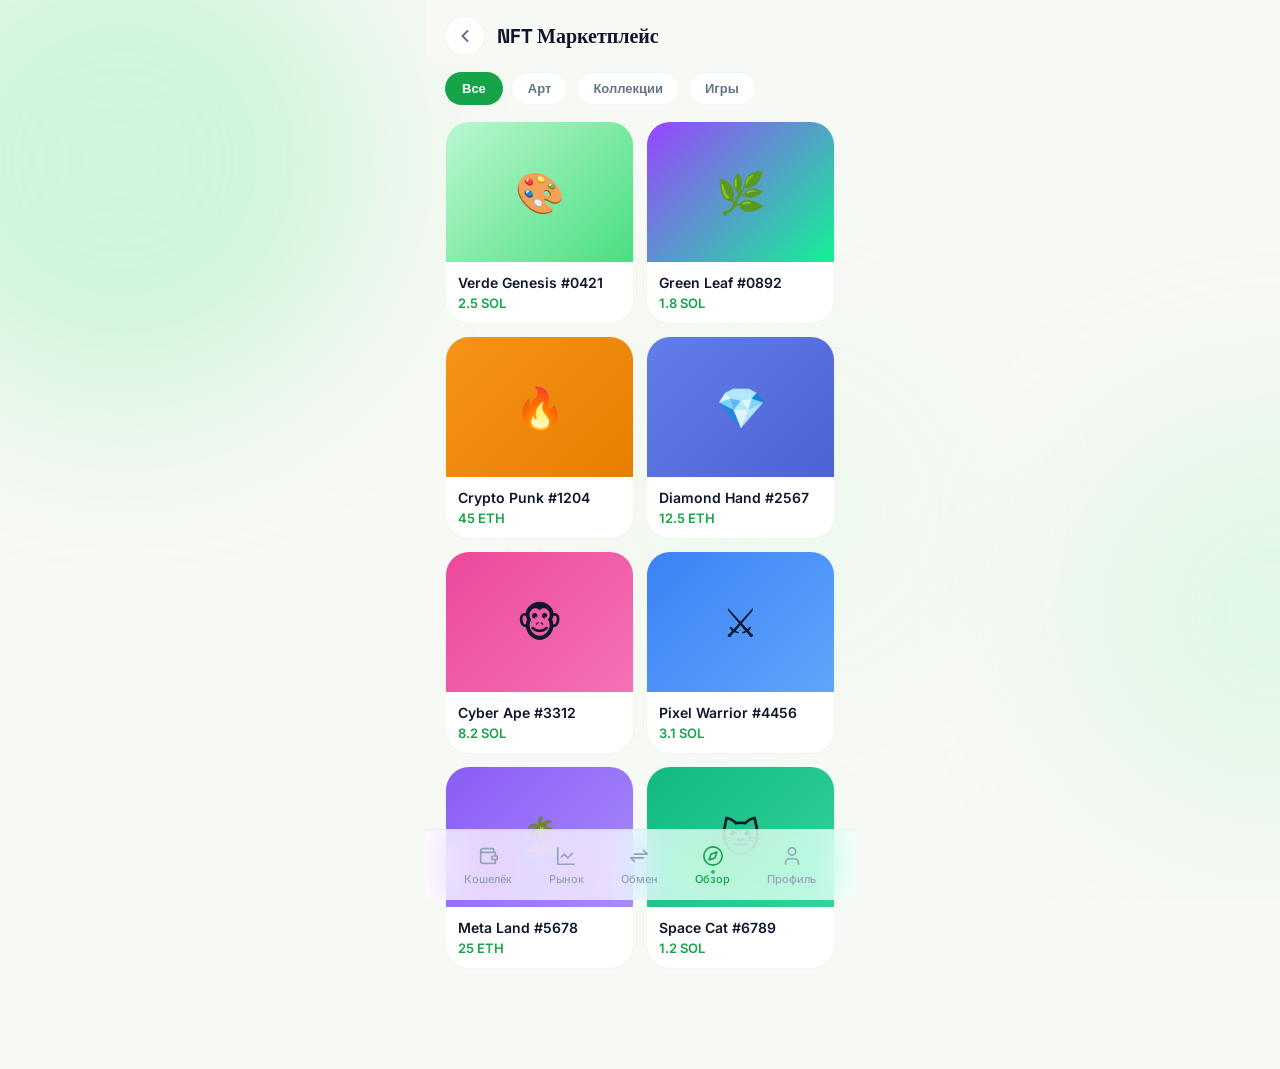
==== commit 5e1e68ce: "такси" ====
--- a/index.html
+++ b/index.html
@@ -6,7 +6,7 @@
 <meta name="apple-mobile-web-app-capable" content="yes">
 <meta name="apple-mobile-web-app-status-bar-style" content="black-translucent">
 <meta name="theme-color" content="#F7F9F4">
-<title>Актив — Verde Wallet</title>
+<title>NFT — Verde Wallet</title>
 <link rel="preconnect" href="https://fonts.googleapis.com">
 <link rel="preconnect" href="https://fonts.gstatic.com" crossorigin>
 <link href="https://fonts.googleapis.com/css2?family=Space+Grotesk:wght@300;400;500;600;700&family=Inter:wght@300;400;500;600;700&display=swap" rel="stylesheet">
@@ -24,86 +24,83 @@
 <div class="app">
 
   <header class="page-header entrance">
-    <a href="../index.html" class="page-header-back">
+    <a href="discover.html" class="page-header-back">
       <svg width="20" height="20" viewBox="0 0 24 24" fill="none" stroke="currentColor" stroke-width="2.5" stroke-linecap="round" stroke-linejoin="round"><polyline points="15 18 9 12 15 6"/></svg>
     </a>
-    <h1 class="page-header-title" id="assetTitle">Bitcoin</h1>
+    <h1 class="page-header-title">NFT Маркетплейс</h1>
   </header>
 
-  <div style="text-align:center;padding:0 20px 24px;" class="entrance entrance-d1">
-    <div id="assetIcon" class="asset-icon asset-icon-btc" style="width:64px;height:64px;font-size:28px;margin:0 auto 16px;">&#8383;</div>
-    <div style="font-family:Space Grotesk;font-size:36px;font-weight:700;" id="assetPrice">$90,426.50</div>
-    <div class="asset-price-change up" style="margin-top:8px;display:inline-flex;">+5.2% за 24ч</div>
+  <div class="market-tabs entrance entrance-d1">
+    <button class="market-tab active" onclick="filterNft(this,'all')">Все</button>
+    <button class="market-tab" onclick="filterNft(this,'art')">Арт</button>
+    <button class="market-tab" onclick="filterNft(this,'collectibles')">Коллекции</button>
+    <button class="market-tab" onclick="filterNft(this,'gaming')">Игры</button>
   </div>
 
-  <div class="chart-section entrance entrance-d2">
-    <div class="chart-card">
-      <div class="chart-header">
-        <div class="chart-periods">
-          <button class="chart-period" onclick="setPeriod(this,'1H')">1Ч</button>
-          <button class="chart-period" onclick="setPeriod(this,'1D')">1Д</button>
-          <button class="chart-period active" onclick="setPeriod(this,'1W')">1Н</button>
-          <button class="chart-period" onclick="setPeriod(this,'1M')">1М</button>
-          <button class="chart-period" onclick="setPeriod(this,'1Y')">1Г</button>
-        </div>
+  <div class="nft-grid">
+    <div class="nft-card reveal" onclick="showNftDetail('Verde Genesis #0421')">
+      <div class="nft-card-img">🎨</div>
+      <div class="nft-card-info">
+        <div class="nft-card-name">Verde Genesis #0421</div>
+        <div class="nft-card-price">2.5 SOL</div>
       </div>
-      <div class="chart-canvas" id="chartContainer">
-        <svg class="chart-svg" viewBox="0 0 370 180" preserveAspectRatio="none" id="priceChart">
-          <defs>
-            <linearGradient id="chartGrad" x1="0" y1="0" x2="0" y2="1">
-              <stop offset="0%" stop-color="#22C55E" stop-opacity="0.3"/>
-              <stop offset="100%" stop-color="#22C55E" stop-opacity="0"/>
-            </linearGradient>
-          </defs>
-          <path id="chartArea" fill="url(#chartGrad)" d=""/>
-          <path id="chartLine" fill="none" stroke="#22C55E" stroke-width="2.5" stroke-linecap="round" stroke-linejoin="round" d=""/>
-          <circle id="chartDot" cx="0" cy="0" r="5" fill="#fff" stroke="#22C55E" stroke-width="2" opacity="0" filter="drop-shadow(0 2px 4px rgba(34,197,94,0.4))"/>
-        </svg>
-        <div class="chart-tooltip" id="chartTooltip"></div>
+    </div>
+    <div class="nft-card reveal" onclick="showNftDetail('Green Leaf #0892')">
+      <div class="nft-card-img" style="background:linear-gradient(135deg,#9945FF,#14F195);">🌿</div>
+      <div class="nft-card-info">
+        <div class="nft-card-name">Green Leaf #0892</div>
+        <div class="nft-card-price">1.8 SOL</div>
+      </div>
+    </div>
+    <div class="nft-card reveal" onclick="showNftDetail('Crypto Punk #1204')">
+      <div class="nft-card-img" style="background:linear-gradient(135deg,#F7931A,#E67E00);">🔥</div>
+      <div class="nft-card-info">
+        <div class="nft-card-name">Crypto Punk #1204</div>
+        <div class="nft-card-price">45 ETH</div>
+      </div>
+    </div>
+    <div class="nft-card reveal" onclick="showNftDetail('Diamond Hand #2567')">
+      <div class="nft-card-img" style="background:linear-gradient(135deg,#627EEA,#4C63D2);">💎</div>
+      <div class="nft-card-info">
+        <div class="nft-card-name">Diamond Hand #2567</div>
+        <div class="nft-card-price">12.5 ETH</div>
+      </div>
+    </div>
+    <div class="nft-card reveal" onclick="showNftDetail('Cyber Ape #3312')">
+      <div class="nft-card-img" style="background:linear-gradient(135deg,#EC4899,#F472B6);">🐵</div>
+      <div class="nft-card-info">
+        <div class="nft-card-name">Cyber Ape #3312</div>
+        <div class="nft-card-price">8.2 SOL</div>
+      </div>
+    </div>
+    <div class="nft-card reveal" onclick="showNftDetail('Pixel Warrior #4456')">
+      <div class="nft-card-img" style="background:linear-gradient(135deg,#3B82F6,#60A5FA);">⚔️</div>
+      <div class="nft-card-info">
+        <div class="nft-card-name">Pixel Warrior #4456</div>
+        <div class="nft-card-price">3.1 SOL</div>
+      </div>
+    </div>
+    <div class="nft-card reveal" onclick="showNftDetail('Meta Land #5678')">
+      <div class="nft-card-img" style="background:linear-gradient(135deg,#8B5CF6,#A78BFA);">🏝️</div>
+      <div class="nft-card-info">
+        <div class="nft-card-name">Meta Land #5678</div>
+        <div class="nft-card-price">25 ETH</div>
+      </div>
+    </div>
+    <div class="nft-card reveal" onclick="showNftDetail('Space Cat #6789')">
+      <div class="nft-card-img" style="background:linear-gradient(135deg,#10B981,#34D399);">🐱</div>
+      <div class="nft-card-info">
+        <div class="nft-card-name">Space Cat #6789</div>
+        <div class="nft-card-price">1.2 SOL</div>
       </div>
     </div>
   </div>
-
-  <div style="padding:0 20px 20px;display:flex;gap:12px;" class="entrance entrance-d3">
-    <button class="balance-btn balance-btn-primary" style="flex:1;background:var(--green-600);color:#fff;" onclick="openSheet('send')">
-      <svg width="18" height="18" viewBox="0 0 24 24" fill="none" stroke="currentColor" stroke-width="2.5" stroke-linecap="round" stroke-linejoin="round"><line x1="22" y1="2" x2="11" y2="13"/><polygon points="22 2 15 22 11 13 2 9 22 2"/></svg>
-      Отправить
-    </button>
-    <button class="balance-btn balance-btn-secondary" style="flex:1;background:var(--bg-card);color:var(--text-primary);border:1px solid var(--border);" onclick="openSheet('receive')">
-      <svg width="18" height="18" viewBox="0 0 24 24" fill="none" stroke="currentColor" stroke-width="2.5" stroke-linecap="round" stroke-linejoin="round"><polyline points="7 13 12 18 17 13"/><polyline points="12 18 12 8"/><line x1="21" y1="21" x2="3" y2="21"/></svg>
-      Получить
-    </button>
-  </div>
-
-  <section style="padding-bottom:24px;">
-    <div class="section-header">
-      <h2 class="section-title">Статистика</h2>
-    </div>
-    <div style="padding:0 20px;display:grid;grid-template-columns:1fr 1fr;gap:12px;">
-      <div class="stat-card">
-        <div class="stat-number" id="assetBalance">0.142</div>
-        <div class="stat-label">Баланс</div>
-      </div>
-      <div class="stat-card">
-        <div class="stat-number" id="assetValue">$12,840</div>
-        <div class="stat-label">Стоимость</div>
-      </div>
-      <div class="stat-card">
-        <div class="stat-number">$1.78T</div>
-        <div class="stat-label">Капитализация</div>
-      </div>
-      <div class="stat-card">
-        <div class="stat-number">$42B</div>
-        <div class="stat-label">Объём 24ч</div>
-      </div>
-    </div>
-  </section>
 
   <div class="nav-spacer"></div>
 </div>
 
 <nav class="bottom-nav">
-  <a href="../index.html" class="nav-item active" data-tab="wallet">
+  <a href="../index.html" class="nav-item" data-tab="wallet">
     <div class="nav-item-icon">
       <svg viewBox="0 0 24 24" fill="none" stroke="currentColor" stroke-linecap="round" stroke-linejoin="round"><path d="M20 12V8H6a2 2 0 0 1-2-2c0-1.1.9-2 2-2h12v4"/><path d="M4 6v12a2 2 0 0 0 2 2h14v-4"/><path d="M18 12a2 2 0 0 0 0 4h4v-4Z"/></svg>
     </div>
@@ -121,7 +118,7 @@
     </div>
     <span>Обмен</span>
   </a>
-  <a href="discover.html" class="nav-item" data-tab="discover">
+  <a href="discover.html" class="nav-item active" data-tab="discover">
     <div class="nav-item-icon">
       <svg viewBox="0 0 24 24" fill="none" stroke="currentColor" stroke-linecap="round" stroke-linejoin="round"><circle cx="12" cy="12" r="10"/><polygon points="16.24 7.76 14.12 14.12 7.76 16.24 9.88 9.88 16.24 7.76"/></svg>
     </div>
@@ -135,197 +132,15 @@
   </a>
 </nav>
 
-<!-- ACTION SHEET -->
-<div class="overlay" id="actionSheet">
-  <div class="overlay-backdrop" onclick="closeSheet()"></div>
-  <div class="sheet" id="sheetPanel">
-    <div class="sheet-handle"></div>
-    <button class="sheet-close" onclick="closeSheet()">&times;</button>
-    <h3 class="sheet-title" id="sheetTitle">Действие</h3>
-    <div id="sheetContent"></div>
-  </div>
-</div>
-
 <script>
-// ===== ДАННЫЕ АССЕТОВ =====
-const assetData = {
-  BTC: { name: 'Bitcoin', icon: '&#8383;', price: '$90,426.50', balance: '0.142', value: '$12,840', color: 'asset-icon-btc' },
-  ETH: { name: 'Ethereum', icon: '&#926;', price: '$4,520.00', balance: '4.28', value: '$8,560', color: 'asset-icon-eth' },
-  USDT: { name: 'Tether', icon: '$', price: '$1.00', balance: '2,340', value: '$2,340', color: 'asset-icon-usdt' },
-  SOL: { name: 'Solana', icon: 'S', price: '$198.00', balance: '18.5', value: '$1,107', color: 'asset-icon-sol' }
-};
-
-function initAsset() {
-  const params = new URLSearchParams(window.location.search);
-  const coin = params.get('coin') || 'BTC';
-  const data = assetData[coin];
-  if (!data) return;
-
-  document.getElementById('assetTitle').textContent = data.name;
-  document.getElementById('assetPrice').textContent = data.price;
-  document.getElementById('assetBalance').textContent = data.balance;
-  document.getElementById('assetValue').textContent = data.value;
-
-  const icon = document.getElementById('assetIcon');
-  icon.innerHTML = data.icon;
-  icon.className = 'asset-icon ' + data.color;
-  icon.style.cssText = 'width:64px;height:64px;font-size:28px;margin:0 auto 16px;';
+function filterNft(btn, filter) {
+  document.querySelectorAll('.market-tab').forEach(b => b.classList.remove('active'));
+  btn.classList.add('active');
+  showToast('🎨 Фильтр: ' + filter);
 }
-
-// ===== ДАННЫЕ ДЛЯ ГРАФИКА =====
-const chartData = {
-  '1H': [89400,89600,89200,89800,90100,89900,90300,90500,90200,90800,91000,90700,91200,91400,91100,91600,91800,91500,92000,92200,91900,92400,90426],
-  '1D': [87200,87800,88500,88100,88900,89500,89100,89800,90400,90000,90700,91200,90800,91500,92000,91600,92200,91800,92500,93000,92600,93200,90426],
-  '1W': [82000,83500,84800,84200,85600,86900,86200,87500,88800,88100,89400,90700,90000,91300,92600,91900,93200,92500,93800,94500,93800,95100,90426],
-  '1M': [68000,69500,71200,70800,72500,74200,73800,75500,77200,76800,78500,80200,79800,81500,83200,82800,84500,86200,85800,87500,89200,88800,90426],
-  '1Y': [42000,43500,44800,46200,45500,47800,49200,48500,50800,52200,51500,53800,55200,54500,56800,58200,57500,59800,61200,60500,62800,64200,90426]
-};
-
-let currentPeriod = '1W';
-
-function renderChart(period) {
-  const data = chartData[period] || chartData['1W'];
-  const width = 370, height = 180, padding = 10;
-  const min = Math.min(...data) * 0.998;
-  const max = Math.max(...data) * 1.002;
-  const range = max - min;
-
-  const points = data.map((v, i) => {
-    const x = padding + (i / (data.length - 1)) * (width - padding * 2);
-    const y = height - padding - ((v - min) / range) * (height - padding * 2);
-    return [x, y];
-  });
-
-  function catmullRom(p0, p1, p2, p3, t) {
-    const v0x = (p2[0] - p0[0]) * 0.5;
-    const v1x = (p3[0] - p1[0]) * 0.5;
-    const v0y = (p2[1] - p0[1]) * 0.5;
-    const v1y = (p3[1] - p1[1]) * 0.5;
-    const t2 = t * t, t3 = t2 * t;
-    return [
-      (2*t3 - 3*t2 + 1)*p1[0] + (t3 - 2*t2 + t)*v0x + (-2*t3 + 3*t2)*p2[0] + (t3 - t2)*v1x,
-      (2*t3 - 3*t2 + 1)*p1[1] + (t3 - 2*t2 + t)*v0y + (-2*t3 + 3*t2)*p2[1] + (t3 - t2)*v1y
-    ];
-  }
-
-  let lineD = 'M' + points[0][0] + ',' + points[0][1];
-  for (let i = 0; i < points.length - 1; i++) {
-    const p0 = points[Math.max(0, i - 1)];
-    const p1 = points[i];
-    const p2 = points[i + 1];
-    const p3 = points[Math.min(points.length - 1, i + 2)];
-    for (let t = 0; t < 1; t += 0.1) {
-      const pt = catmullRom(p0, p1, p2, p3, t);
-      lineD += ' L' + pt[0].toFixed(1) + ',' + pt[1].toFixed(1);
-    }
-    lineD += ' L' + p2[0] + ',' + p2[1];
-  }
-
-  const areaD = lineD + ' L' + (width-padding) + ',' + height + ' L' + padding + ',' + height + ' Z';
-
-  const lineEl = document.getElementById('chartLine');
-  const areaEl = document.getElementById('chartArea');
-  if (!lineEl || !areaEl) return;
-
-  lineEl.setAttribute('d', lineD);
-  areaEl.setAttribute('d', areaD);
-
-  const len = lineEl.getTotalLength ? lineEl.getTotalLength() : 800;
-  lineEl.style.strokeDasharray = len;
-  lineEl.style.strokeDashoffset = len;
-  lineEl.style.animation = 'none';
-  void lineEl.offsetHeight;
-  lineEl.style.animation = 'drawLine 1.2s cubic-bezier(0.4,0,0.2,1) forwards';
+function showNftDetail(name) {
+  showToast('🖼️ NFT: ' + name + '\nОткрывается карточка...');
 }
-
-function setPeriod(btn, period) {
-  document.querySelectorAll('.chart-period').forEach(b => b.classList.remove('active'));
-  btn.classList.add('active');
-  currentPeriod = period;
-  renderChart(period);
-}
-
-// ===== ВЗАИМОДЕЙСТВИЕ С ГРАФИКОМ =====
-function initChartInteraction() {
-  const container = document.getElementById('chartContainer');
-  const tooltip = document.getElementById('chartTooltip');
-  const dot = document.getElementById('chartDot');
-  if (!container || !tooltip || !dot) return;
-
-  function updateTooltip(clientX) {
-    const rect = container.getBoundingClientRect();
-    const x = Math.max(0, Math.min(clientX - rect.left, rect.width));
-    const data = chartData[currentPeriod] || chartData['1W'];
-    const idx = Math.min(Math.max(0, Math.round((x / rect.width) * (data.length - 1))), data.length - 1);
-    const val = data[idx];
-
-    tooltip.textContent = '$' + val.toLocaleString();
-    tooltip.style.left = x + 'px';
-    tooltip.style.top = '50px';
-    tooltip.style.opacity = '1';
-
-    const path = document.getElementById('chartLine');
-    if (path && path.getPointAtLength) {
-      try {
-        const len = path.getTotalLength();
-        const targetLen = (x / rect.width) * len;
-        const p = path.getPointAtLength(Math.max(0, Math.min(len, targetLen)));
-        dot.setAttribute('cx', p.x);
-        dot.setAttribute('cy', p.y);
-        dot.style.opacity = '1';
-      } catch(e) {}
-    }
-  }
-
-  container.addEventListener('mousemove', (e) => updateTooltip(e.clientX));
-  container.addEventListener('mouseleave', () => {
-    tooltip.style.opacity = '0';
-    dot.style.opacity = '0';
-  });
-  container.addEventListener('touchstart', (e) => { if (e.touches.length > 0) updateTooltip(e.touches[0].clientX); }, { passive: true });
-  container.addEventListener('touchmove', (e) => { if (e.touches.length > 0) updateTooltip(e.touches[0].clientX); }, { passive: true });
-  container.addEventListener('touchend', () => { tooltip.style.opacity = '0'; dot.style.opacity = '0'; });
-}
-
-// ===== SHEET =====
-const sheetConfigs = {
-  send: { title: 'Отправить', inputs: ['Адрес получателя', 'Сумма'] },
-  receive: { title: 'Получить', inputs: ['Ваш адрес кошелька', 'Сумма (опционально)'] }
-};
-
-function openSheet(type) {
-  const overlay = document.getElementById('actionSheet');
-  const titleEl = document.getElementById('sheetTitle');
-  const contentEl = document.getElementById('sheetContent');
-  if (!overlay || !titleEl || !contentEl) return;
-
-  const config = sheetConfigs[type] || sheetConfigs.send;
-  titleEl.textContent = config.title;
-
-  let inputsHtml = '';
-  config.inputs.forEach((ph, i) => {
-    inputsHtml += '<input type="text" class="sheet-input" placeholder="' + ph + '" id="sheetInput' + i + '">';
-  });
-  contentEl.innerHTML = inputsHtml + '<button class="sheet-btn" onclick="confirmAction()">Подтвердить</button>';
-
-  overlay.classList.add('active');
-  document.body.style.overflow = 'hidden';
-}
-
-function closeSheet() {
-  const overlay = document.getElementById('actionSheet');
-  if (overlay) overlay.classList.remove('active');
-  document.body.style.overflow = '';
-}
-
-function confirmAction() {
-  const btn = document.querySelector('.sheet-btn');
-  if (!btn) return;
-  btn.textContent = '✓ Успешно';
-  btn.classList.add('success');
-  setTimeout(() => closeSheet(), 800);
-}
-
 function showToast(message) {
   const container = document.createElement('div');
   container.className = 'toast-custom';
@@ -333,41 +148,6 @@
   document.body.appendChild(container);
   setTimeout(() => container.remove(), 2200);
 }
-
-function initSheetSwipe() {
-  const sheetPanel = document.getElementById('sheetPanel');
-  if (!sheetPanel) return;
-  let startY = 0, currentY = 0;
-  sheetPanel.addEventListener('touchstart', (e) => {
-    startY = e.touches[0].clientY;
-    sheetPanel.style.transition = 'none';
-  }, { passive: true });
-  sheetPanel.addEventListener('touchmove', (e) => {
-    currentY = e.touches[0].clientY;
-    const diff = currentY - startY;
-    if (diff > 0) sheetPanel.style.transform = 'translateY(' + diff + 'px)';
-  }, { passive: true });
-  sheetPanel.addEventListener('touchend', () => {
-    const diff = currentY - startY;
-    sheetPanel.style.transition = 'transform 0.3s cubic-bezier(0.4,0,0.2,1)';
-    if (diff > 80) {
-      closeSheet();
-    } else {
-      sheetPanel.style.transform = 'translateY(0)';
-    }
-    setTimeout(() => { sheetPanel.style.transform = ''; }, 300);
-  });
-}
-
-// ===== INIT =====
-document.addEventListener('DOMContentLoaded', function() {
-  initAsset();
-  renderChart('1W');
-  initChartInteraction();
-  initSheetSwipe();
-});
-
-// ===== SCROLL REVEAL =====
 const revealObserver = new IntersectionObserver((entries) => {
   entries.forEach(entry => { if (entry.isIntersecting) entry.target.classList.add('visible'); });
 }, { threshold: 0.1 });
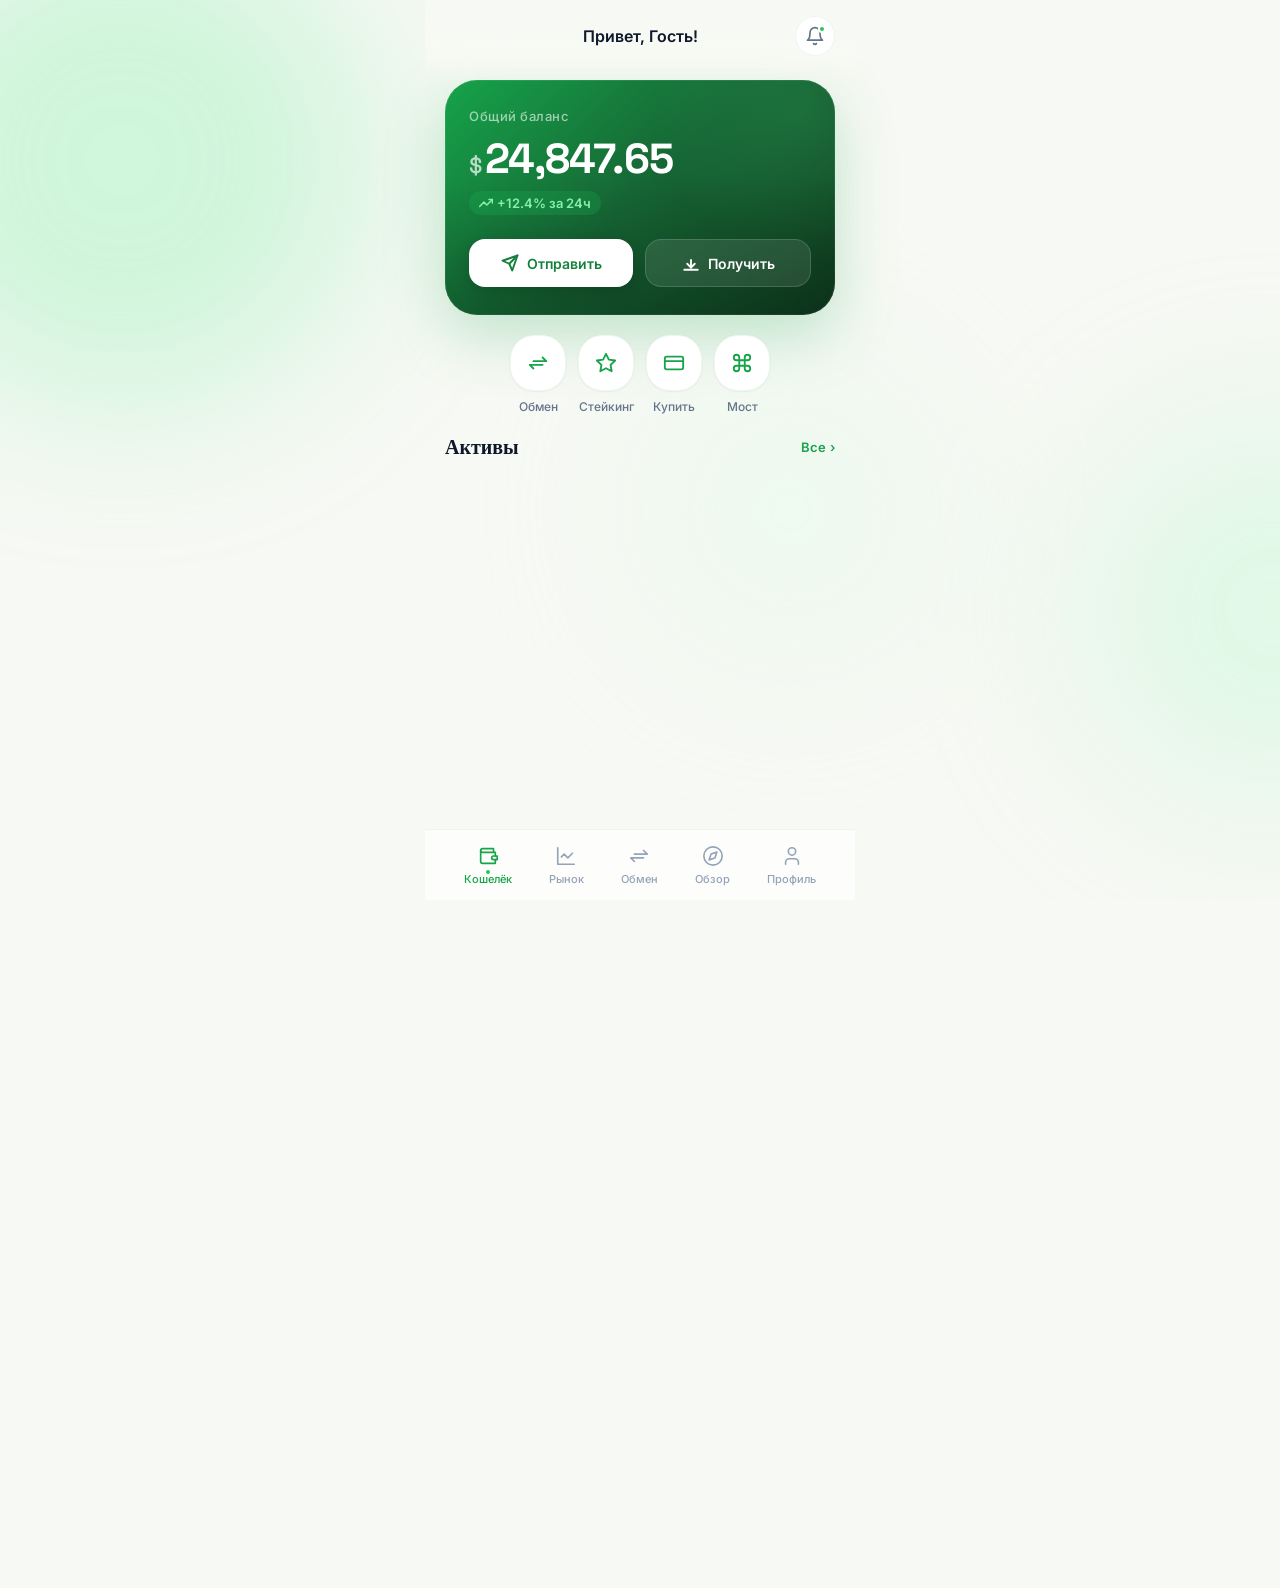
==== commit a0fb3c97: "явах" ====
--- a/index.html
+++ b/index.html
@@ -6,15 +6,17 @@
 <meta name="apple-mobile-web-app-capable" content="yes">
 <meta name="apple-mobile-web-app-status-bar-style" content="black-translucent">
 <meta name="theme-color" content="#F7F9F4">
-<title>NFT — Verde Wallet</title>
+<meta name="description" content="Verde Wallet — криптокошелек в Telegram Mini App">
+<title>Verde Wallet</title>
 <link rel="preconnect" href="https://fonts.googleapis.com">
 <link rel="preconnect" href="https://fonts.gstatic.com" crossorigin>
 <link href="https://fonts.googleapis.com/css2?family=Space+Grotesk:wght@300;400;500;600;700&family=Inter:wght@300;400;500;600;700&display=swap" rel="stylesheet">
-<link rel="stylesheet" href="../assets/styles.css">
+<link rel="stylesheet" href="assets/styles.css">
 <script src="https://telegram.org/js/telegram-web-app.js?1"></script>
 </head>
 <body>
 
+<!-- Animated Background -->
 <div class="mesh-bg">
   <div class="mesh-orb"></div>
   <div class="mesh-orb"></div>
@@ -23,135 +25,277 @@
 
 <div class="app">
 
-  <header class="page-header entrance">
-    <a href="discover.html" class="page-header-back">
-      <svg width="20" height="20" viewBox="0 0 24 24" fill="none" stroke="currentColor" stroke-width="2.5" stroke-linecap="round" stroke-linejoin="round"><polyline points="15 18 9 12 15 6"/></svg>
-    </a>
-    <h1 class="page-header-title">NFT Маркетплейс</h1>
+  <!-- HEADER -->
+  <header class="header entrance">
+    <div class="header-top">
+      <div class="header-avatar" onclick="goToPage('profile')"></div>
+      <div style="flex:1;text-align:center;font-weight:600;font-size:16px;color:var(--text-primary);" id="welcomeMessage">
+        Привет, Гость!
+      </div>
+      <button class="header-notif" onclick="showNotifications()">
+        <svg width="20" height="20" viewBox="0 0 24 24" fill="none" stroke="currentColor" stroke-width="2" stroke-linecap="round" stroke-linejoin="round"><path d="M6 8a6 6 0 0 1 12 0c0 7 3 9 3 9H3s3-2 3-9"/><path d="M10.3 21a1.94 1.94 0 0 0 3.4 0"/></svg>
+        <span class="notif-dot"></span>
+      </button>
+    </div>
   </header>
 
-  <div class="market-tabs entrance entrance-d1">
-    <button class="market-tab active" onclick="filterNft(this,'all')">Все</button>
-    <button class="market-tab" onclick="filterNft(this,'art')">Арт</button>
-    <button class="market-tab" onclick="filterNft(this,'collectibles')">Коллекции</button>
-    <button class="market-tab" onclick="filterNft(this,'gaming')">Игры</button>
+  <!-- BALANCE CARD -->
+  <section class="balance-section entrance entrance-d1">
+    <div class="balance-card" onclick="copyAddress()">
+      <div class="balance-label">Общий баланс</div>
+      <div class="balance-amount">
+        <span class="currency">$</span>
+        <span id="balanceValue">24,847.65</span>
+      </div>
+      <div class="balance-change">
+        <svg viewBox="0 0 24 24" fill="none" stroke="currentColor" stroke-width="2.5" stroke-linecap="round" stroke-linejoin="round"><polyline points="23 6 13.5 15.5 8.5 10.5 1 18"/><polyline points="17 6 23 6 23 12"/></svg>
+        +12.4% за 24ч
+      </div>
+      <div class="balance-actions">
+        <button class="balance-btn balance-btn-primary" onclick="event.stopPropagation();openSheet('send')">
+          <svg width="18" height="18" viewBox="0 0 24 24" fill="none" stroke="currentColor" stroke-width="2.5" stroke-linecap="round" stroke-linejoin="round"><line x1="22" y1="2" x2="11" y2="13"/><polygon points="22 2 15 22 11 13 2 9 22 2"/></svg>
+          Отправить
+        </button>
+        <button class="balance-btn balance-btn-secondary" onclick="event.stopPropagation();openSheet('receive')">
+          <svg width="18" height="18" viewBox="0 0 24 24" fill="none" stroke="currentColor" stroke-width="2.5" stroke-linecap="round" stroke-linejoin="round"><polyline points="7 13 12 18 17 13"/><polyline points="12 18 12 8"/><line x1="21" y1="21" x2="3" y2="21"/></svg>
+          Получить
+        </button>
+      </div>
+    </div>
+  </section>
+
+  <!-- QUICK ACTIONS -->
+  <section class="quick-actions entrance entrance-d2" style="justify-content:center;">
+    <div class="quick-action" onclick="openSheet('swap')">
+      <div class="quick-action-icon">
+        <svg width="22" height="22" viewBox="0 0 24 24" fill="none" stroke="currentColor" stroke-width="2" stroke-linecap="round" stroke-linejoin="round"><path d="M7 10h14l-4-4"/><path d="M17 14H3l4 4"/></svg>
+      </div>
+      <span class="quick-action-label">Обмен</span>
+    </div>
+    <div class="quick-action" onclick="goToPage('staking')">
+      <div class="quick-action-icon">
+        <svg width="22" height="22" viewBox="0 0 24 24" fill="none" stroke="currentColor" stroke-width="2" stroke-linecap="round" stroke-linejoin="round"><polygon points="12 2 15.09 8.26 22 9.27 17 14.14 18.18 21.02 12 17.77 5.82 21.02 7 14.14 2 9.27 8.91 8.26 12 2"/></svg>
+      </div>
+      <span class="quick-action-label">Стейкинг</span>
+    </div>
+    <div class="quick-action" onclick="goToPage('buy')">
+      <div class="quick-action-icon">
+        <svg width="22" height="22" viewBox="0 0 24 24" fill="none" stroke="currentColor" stroke-width="2" stroke-linecap="round" stroke-linejoin="round"><rect x="2" y="5" width="20" height="14" rx="2"/><line x1="2" y1="10" x2="22" y2="10"/></svg>
+      </div>
+      <span class="quick-action-label">Купить</span>
+    </div>
+    <div class="quick-action" onclick="goToPage('bridge')">
+      <div class="quick-action-icon">
+        <svg width="22" height="22" viewBox="0 0 24 24" fill="none" stroke="currentColor" stroke-width="2" stroke-linecap="round" stroke-linejoin="round"><path d="M18 3a3 3 0 0 0-3 3v12a3 3 0 0 0 3 3 3 3 0 0 0 3-3 3 3 0 0 0-3-3H6a3 3 0 0 0-3 3 3 3 0 0 0 3 3 3 3 0 0 0 3-3V6a3 3 0 0 0-3-3 3 3 0 0 0-3 3 3 3 0 0 0 3 3h12a3 3 0 0 0 3-3 3 3 0 0 0-3-3z"/></svg>
+      </div>
+      <span class="quick-action-label">Мост</span>
+    </div>
+  </section>
+
+  <!-- ASSETS -->
+  <section class="assets-section entrance entrance-d3">
+    <div class="section-header">
+      <h2 class="section-title">Активы</h2>
+      <a href="pages/market.html" class="section-link">Все <span>&rsaquo;</span></a>
+    </div>
+    <div class="asset-list">
+      <div class="asset-item reveal" onclick="goToAsset('BTC')">
+        <div class="asset-icon asset-icon-btc">&#8383;</div>
+        <div class="asset-info">
+          <div class="asset-name">Bitcoin <span class="asset-ticker">BTC</span></div>
+          <div class="asset-balance">0.142 BTC</div>
+        </div>
+        <div class="asset-price">
+          <div class="asset-price-value">$12,840</div>
+          <div class="asset-price-change up">+5.2%</div>
+        </div>
+      </div>
+      <div class="asset-item reveal" onclick="goToAsset('ETH')">
+        <div class="asset-icon asset-icon-eth">&#926;</div>
+        <div class="asset-info">
+          <div class="asset-name">Ethereum <span class="asset-ticker">ETH</span></div>
+          <div class="asset-balance">4.28 ETH</div>
+        </div>
+        <div class="asset-price">
+          <div class="asset-price-value">$8,560</div>
+          <div class="asset-price-change up">+3.8%</div>
+        </div>
+      </div>
+      <div class="asset-item reveal" onclick="goToAsset('USDT')">
+        <div class="asset-icon asset-icon-usdt">$</div>
+        <div class="asset-info">
+          <div class="asset-name">Tether <span class="asset-ticker">USDT</span></div>
+          <div class="asset-balance">2,340 USDT</div>
+        </div>
+        <div class="asset-price">
+          <div class="asset-price-value">$2,340</div>
+          <div class="asset-price-change up">+0.01%</div>
+        </div>
+      </div>
+      <div class="asset-item reveal" onclick="goToAsset('SOL')">
+        <div class="asset-icon asset-icon-sol">S</div>
+        <div class="asset-info">
+          <div class="asset-name">Solana <span class="asset-ticker">SOL</span></div>
+          <div class="asset-balance">18.5 SOL</div>
+        </div>
+        <div class="asset-price">
+          <div class="asset-price-value">$1,107</div>
+          <div class="asset-price-change down">-1.2%</div>
+        </div>
+      </div>
+    </div>
+  </section>
+
+  <!-- CHART -->
+  <section class="chart-section reveal">
+    <div class="chart-card">
+      <div class="chart-header">
+        <div class="chart-asset">
+          <div class="chart-asset-icon">&#8383;</div>
+          <div>
+            <div class="chart-asset-name">Bitcoin</div>
+            <div class="chart-asset-price">$90,426.50</div>
+          </div>
+        </div>
+        <div class="chart-periods">
+          <button class="chart-period" onclick="setPeriod(this,'1H')">1Ч</button>
+          <button class="chart-period" onclick="setPeriod(this,'1D')">1Д</button>
+          <button class="chart-period active" onclick="setPeriod(this,'1W')">1Н</button>
+          <button class="chart-period" onclick="setPeriod(this,'1M')">1М</button>
+          <button class="chart-period" onclick="setPeriod(this,'1Y')">1Г</button>
+        </div>
+      </div>
+      <div class="chart-canvas" id="chartContainer">
+        <svg class="chart-svg" viewBox="0 0 370 180" preserveAspectRatio="none" id="priceChart">
+          <defs>
+            <linearGradient id="chartGrad" x1="0" y1="0" x2="0" y2="1">
+              <stop offset="0%" stop-color="#22C55E" stop-opacity="0.3"/>
+              <stop offset="100%" stop-color="#22C55E" stop-opacity="0"/>
+            </linearGradient>
+          </defs>
+          <path id="chartArea" fill="url(#chartGrad)" d=""/>
+          <path id="chartLine" fill="none" stroke="#22C55E" stroke-width="2.5" stroke-linecap="round" stroke-linejoin="round" d=""/>
+          <circle id="chartDot" cx="0" cy="0" r="5" fill="#fff" stroke="#22C55E" stroke-width="2" opacity="0" filter="drop-shadow(0 2px 4px rgba(34,197,94,0.4))"/>
+        </svg>
+        <div class="chart-tooltip" id="chartTooltip"></div>
+      </div>
+    </div>
+  </section>
+
+  <!-- TRANSACTIONS -->
+  <section class="tx-section reveal">
+    <div class="section-header">
+      <h2 class="section-title">История</h2>
+      <a href="pages/history.html" class="section-link">Все <span>&rsaquo;</span></a>
+    </div>
+    <div class="tx-list">
+      <div class="tx-item" onclick="showTxDetail('tx1')">
+        <div class="tx-icon tx-icon-in">
+          <svg width="18" height="18" viewBox="0 0 24 24" fill="none" stroke="currentColor" stroke-width="2.5" stroke-linecap="round" stroke-linejoin="round"><polyline points="7 13 12 18 17 13"/><polyline points="12 18 12 8"/></svg>
+        </div>
+        <div class="tx-info">
+          <div class="tx-title">Получено BTC</div>
+          <div class="tx-subtitle">От 0x7a3...f2e1</div>
+        </div>
+        <div class="tx-amount">
+          <div class="tx-amount-value in">+0.05 BTC</div>
+          <div class="tx-time">2 мин назад</div>
+        </div>
+      </div>
+      <div class="tx-item" onclick="showTxDetail('tx2')">
+        <div class="tx-icon tx-icon-out">
+          <svg width="18" height="18" viewBox="0 0 24 24" fill="none" stroke="currentColor" stroke-width="2.5" stroke-linecap="round" stroke-linejoin="round"><polyline points="7 11 12 6 17 11"/><polyline points="12 6 12 16"/></svg>
+        </div>
+        <div class="tx-info">
+          <div class="tx-title">Отправлено ETH</div>
+          <div class="tx-subtitle">На 0x9b2...a4c3</div>
+        </div>
+        <div class="tx-amount">
+          <div class="tx-amount-value out">-1.2 ETH</div>
+          <div class="tx-time">15 мин назад</div>
+        </div>
+      </div>
+      <div class="tx-item" onclick="showTxDetail('tx3')">
+        <div class="tx-icon tx-icon-swap">
+          <svg width="18" height="18" viewBox="0 0 24 24" fill="none" stroke="currentColor" stroke-width="2.5" stroke-linecap="round" stroke-linejoin="round"><path d="M7 10h14l-4-4"/><path d="M17 14H3l4 4"/></svg>
+        </div>
+        <div class="tx-info">
+          <div class="tx-title">Обмен USDT &rarr; SOL</div>
+          <div class="tx-subtitle">Через Jupiter</div>
+        </div>
+        <div class="tx-amount">
+          <div class="tx-amount-value out">-500 USDT</div>
+          <div class="tx-time">1 ч назад</div>
+        </div>
+      </div>
+      <div class="tx-item" onclick="showTxDetail('tx4')">
+        <div class="tx-icon tx-icon-in">
+          <svg width="18" height="18" viewBox="0 0 24 24" fill="none" stroke="currentColor" stroke-width="2.5" stroke-linecap="round" stroke-linejoin="round"><polyline points="7 13 12 18 17 13"/><polyline points="12 18 12 8"/></svg>
+        </div>
+        <div class="tx-info">
+          <div class="tx-title">Награда стейкинга</div>
+          <div class="tx-subtitle">Solana Validator</div>
+        </div>
+        <div class="tx-amount">
+          <div class="tx-amount-value in">+0.8 SOL</div>
+          <div class="tx-time">3 ч назад</div>
+        </div>
+      </div>
+    </div>
+  </section>
+
+  <div class="nav-spacer"></div>
+
+</div>
+
+<!-- BOTTOM NAVIGATION -->
+<nav class="bottom-nav">
+  <a href="index.html" class="nav-item active" data-tab="wallet">
+    <div class="nav-item-icon">
+      <svg viewBox="0 0 24 24" fill="none" stroke="currentColor" stroke-linecap="round" stroke-linejoin="round"><path d="M20 12V8H6a2 2 0 0 1-2-2c0-1.1.9-2 2-2h12v4"/><path d="M4 6v12a2 2 0 0 0 2 2h14v-4"/><path d="M18 12a2 2 0 0 0 0 4h4v-4Z"/></svg>
+    </div>
+    <span>Кошелёк</span>
+  </a>
+  <a href="pages/market.html" class="nav-item" data-tab="market">
+    <div class="nav-item-icon">
+      <svg viewBox="0 0 24 24" fill="none" stroke="currentColor" stroke-linecap="round" stroke-linejoin="round"><path d="M3 3v18h18"/><path d="m19 9-5 5-4-4-3 3"/></svg>
+    </div>
+    <span>Рынок</span>
+  </a>
+  <a href="pages/swap.html" class="nav-item" data-tab="swap">
+    <div class="nav-item-icon">
+      <svg viewBox="0 0 24 24" fill="none" stroke="currentColor" stroke-linecap="round" stroke-linejoin="round"><path d="M7 10h14l-4-4"/><path d="M17 14H3l4 4"/></svg>
+    </div>
+    <span>Обмен</span>
+  </a>
+  <a href="pages/discover.html" class="nav-item" data-tab="discover">
+    <div class="nav-item-icon">
+      <svg viewBox="0 0 24 24" fill="none" stroke="currentColor" stroke-linecap="round" stroke-linejoin="round"><circle cx="12" cy="12" r="10"/><polygon points="16.24 7.76 14.12 14.12 7.76 16.24 9.88 9.88 16.24 7.76"/></svg>
+    </div>
+    <span>Обзор</span>
+  </a>
+  <a href="pages/profile.html" class="nav-item" data-tab="profile">
+    <div class="nav-item-icon">
+      <svg viewBox="0 0 24 24" fill="none" stroke="currentColor" stroke-linecap="round" stroke-linejoin="round"><path d="M19 21v-2a4 4 0 0 0-4-4H9a4 4 0 0 0-4 4v2"/><circle cx="12" cy="7" r="4"/></svg>
+    </div>
+    <span>Профиль</span>
+  </a>
+</nav>
+
+<!-- ACTION SHEET MODAL -->
+<div class="overlay" id="actionSheet">
+  <div class="overlay-backdrop" onclick="closeSheet()"></div>
+  <div class="sheet" id="sheetPanel">
+    <div class="sheet-handle"></div>
+    <button class="sheet-close" onclick="closeSheet()">&times;</button>
+    <h3 class="sheet-title" id="sheetTitle">Действие</h3>
+    <div id="sheetContent"></div>
   </div>
-
-  <div class="nft-grid">
-    <div class="nft-card reveal" onclick="showNftDetail('Verde Genesis #0421')">
-      <div class="nft-card-img">🎨</div>
-      <div class="nft-card-info">
-        <div class="nft-card-name">Verde Genesis #0421</div>
-        <div class="nft-card-price">2.5 SOL</div>
-      </div>
-    </div>
-    <div class="nft-card reveal" onclick="showNftDetail('Green Leaf #0892')">
-      <div class="nft-card-img" style="background:linear-gradient(135deg,#9945FF,#14F195);">🌿</div>
-      <div class="nft-card-info">
-        <div class="nft-card-name">Green Leaf #0892</div>
-        <div class="nft-card-price">1.8 SOL</div>
-      </div>
-    </div>
-    <div class="nft-card reveal" onclick="showNftDetail('Crypto Punk #1204')">
-      <div class="nft-card-img" style="background:linear-gradient(135deg,#F7931A,#E67E00);">🔥</div>
-      <div class="nft-card-info">
-        <div class="nft-card-name">Crypto Punk #1204</div>
-        <div class="nft-card-price">45 ETH</div>
-      </div>
-    </div>
-    <div class="nft-card reveal" onclick="showNftDetail('Diamond Hand #2567')">
-      <div class="nft-card-img" style="background:linear-gradient(135deg,#627EEA,#4C63D2);">💎</div>
-      <div class="nft-card-info">
-        <div class="nft-card-name">Diamond Hand #2567</div>
-        <div class="nft-card-price">12.5 ETH</div>
-      </div>
-    </div>
-    <div class="nft-card reveal" onclick="showNftDetail('Cyber Ape #3312')">
-      <div class="nft-card-img" style="background:linear-gradient(135deg,#EC4899,#F472B6);">🐵</div>
-      <div class="nft-card-info">
-        <div class="nft-card-name">Cyber Ape #3312</div>
-        <div class="nft-card-price">8.2 SOL</div>
-      </div>
-    </div>
-    <div class="nft-card reveal" onclick="showNftDetail('Pixel Warrior #4456')">
-      <div class="nft-card-img" style="background:linear-gradient(135deg,#3B82F6,#60A5FA);">⚔️</div>
-      <div class="nft-card-info">
-        <div class="nft-card-name">Pixel Warrior #4456</div>
-        <div class="nft-card-price">3.1 SOL</div>
-      </div>
-    </div>
-    <div class="nft-card reveal" onclick="showNftDetail('Meta Land #5678')">
-      <div class="nft-card-img" style="background:linear-gradient(135deg,#8B5CF6,#A78BFA);">🏝️</div>
-      <div class="nft-card-info">
-        <div class="nft-card-name">Meta Land #5678</div>
-        <div class="nft-card-price">25 ETH</div>
-      </div>
-    </div>
-    <div class="nft-card reveal" onclick="showNftDetail('Space Cat #6789')">
-      <div class="nft-card-img" style="background:linear-gradient(135deg,#10B981,#34D399);">🐱</div>
-      <div class="nft-card-info">
-        <div class="nft-card-name">Space Cat #6789</div>
-        <div class="nft-card-price">1.2 SOL</div>
-      </div>
-    </div>
-  </div>
-
-  <div class="nav-spacer"></div>
 </div>
 
-<nav class="bottom-nav">
-  <a href="../index.html" class="nav-item" data-tab="wallet">
-    <div class="nav-item-icon">
-      <svg viewBox="0 0 24 24" fill="none" stroke="currentColor" stroke-linecap="round" stroke-linejoin="round"><path d="M20 12V8H6a2 2 0 0 1-2-2c0-1.1.9-2 2-2h12v4"/><path d="M4 6v12a2 2 0 0 0 2 2h14v-4"/><path d="M18 12a2 2 0 0 0 0 4h4v-4Z"/></svg>
-    </div>
-    <span>Кошелёк</span>
-  </a>
-  <a href="market.html" class="nav-item" data-tab="market">
-    <div class="nav-item-icon">
-      <svg viewBox="0 0 24 24" fill="none" stroke="currentColor" stroke-linecap="round" stroke-linejoin="round"><path d="M3 3v18h18"/><path d="m19 9-5 5-4-4-3 3"/></svg>
-    </div>
-    <span>Рынок</span>
-  </a>
-  <a href="swap.html" class="nav-item" data-tab="swap">
-    <div class="nav-item-icon">
-      <svg viewBox="0 0 24 24" fill="none" stroke="currentColor" stroke-linecap="round" stroke-linejoin="round"><path d="M7 10h14l-4-4"/><path d="M17 14H3l4 4"/></svg>
-    </div>
-    <span>Обмен</span>
-  </a>
-  <a href="discover.html" class="nav-item active" data-tab="discover">
-    <div class="nav-item-icon">
-      <svg viewBox="0 0 24 24" fill="none" stroke="currentColor" stroke-linecap="round" stroke-linejoin="round"><circle cx="12" cy="12" r="10"/><polygon points="16.24 7.76 14.12 14.12 7.76 16.24 9.88 9.88 16.24 7.76"/></svg>
-    </div>
-    <span>Обзор</span>
-  </a>
-  <a href="profile.html" class="nav-item" data-tab="profile">
-    <div class="nav-item-icon">
-      <svg viewBox="0 0 24 24" fill="none" stroke="currentColor" stroke-linecap="round" stroke-linejoin="round"><path d="M19 21v-2a4 4 0 0 0-4-4H9a4 4 0 0 0-4 4v2"/><circle cx="12" cy="7" r="4"/></svg>
-    </div>
-    <span>Профиль</span>
-  </a>
-</nav>
-
-<script>
-function filterNft(btn, filter) {
-  document.querySelectorAll('.market-tab').forEach(b => b.classList.remove('active'));
-  btn.classList.add('active');
-  showToast('🎨 Фильтр: ' + filter);
-}
-function showNftDetail(name) {
-  showToast('🖼️ NFT: ' + name + '\nОткрывается карточка...');
-}
-function showToast(message) {
-  const container = document.createElement('div');
-  container.className = 'toast-custom';
-  container.textContent = message;
-  document.body.appendChild(container);
-  setTimeout(() => container.remove(), 2200);
-}
-const revealObserver = new IntersectionObserver((entries) => {
-  entries.forEach(entry => { if (entry.isIntersecting) entry.target.classList.add('visible'); });
-}, { threshold: 0.1 });
-document.querySelectorAll('.reveal').forEach(el => revealObserver.observe(el));
-</script>
+<!-- TOAST CONTAINER -->
+<div id="toastContainer"></div>
+
+<script src="app.js"></script>
 </body>
 </html>
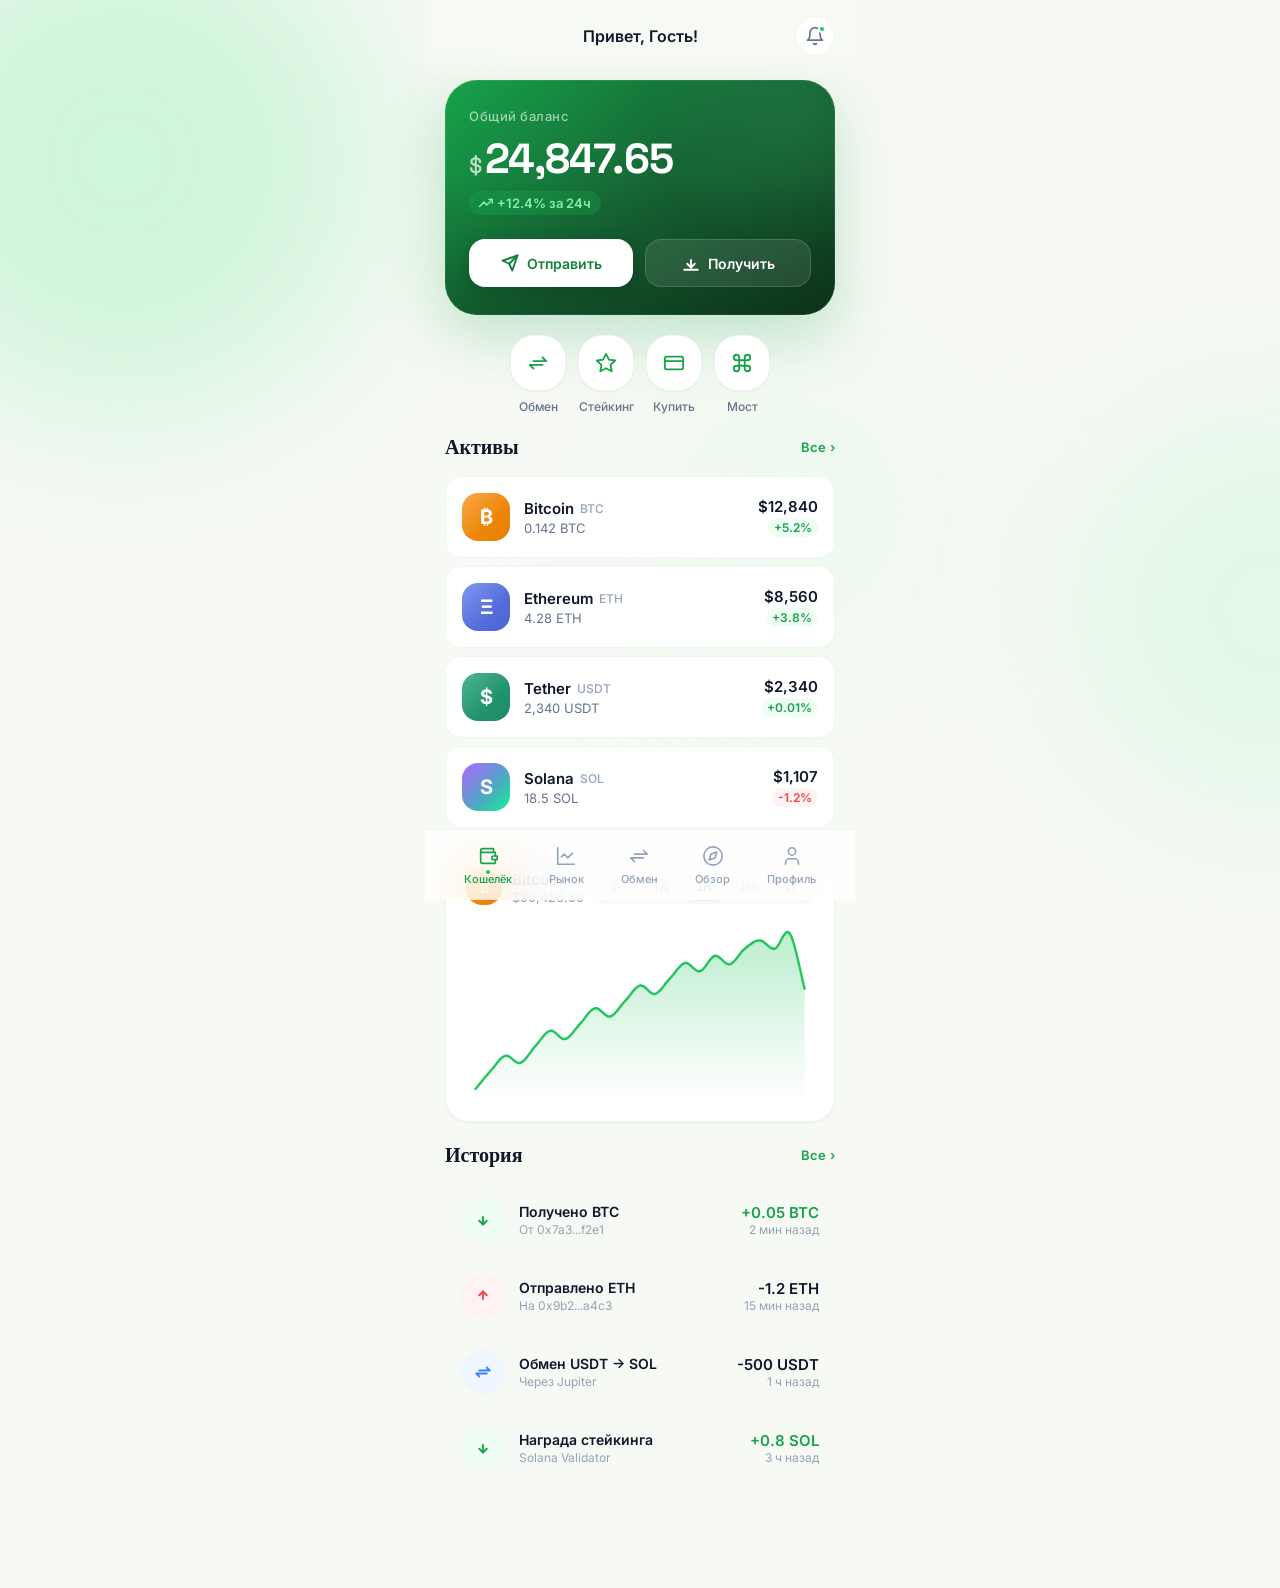
==== commit 3a0700f7: "nyyyy" ====
--- a/index.html
+++ b/index.html
@@ -296,6 +296,6 @@
 <!-- TOAST CONTAINER -->
 <div id="toastContainer"></div>
 
-<script src="app.js"></script>
+<script src="assets/app.js"></script>
 </body>
 </html>
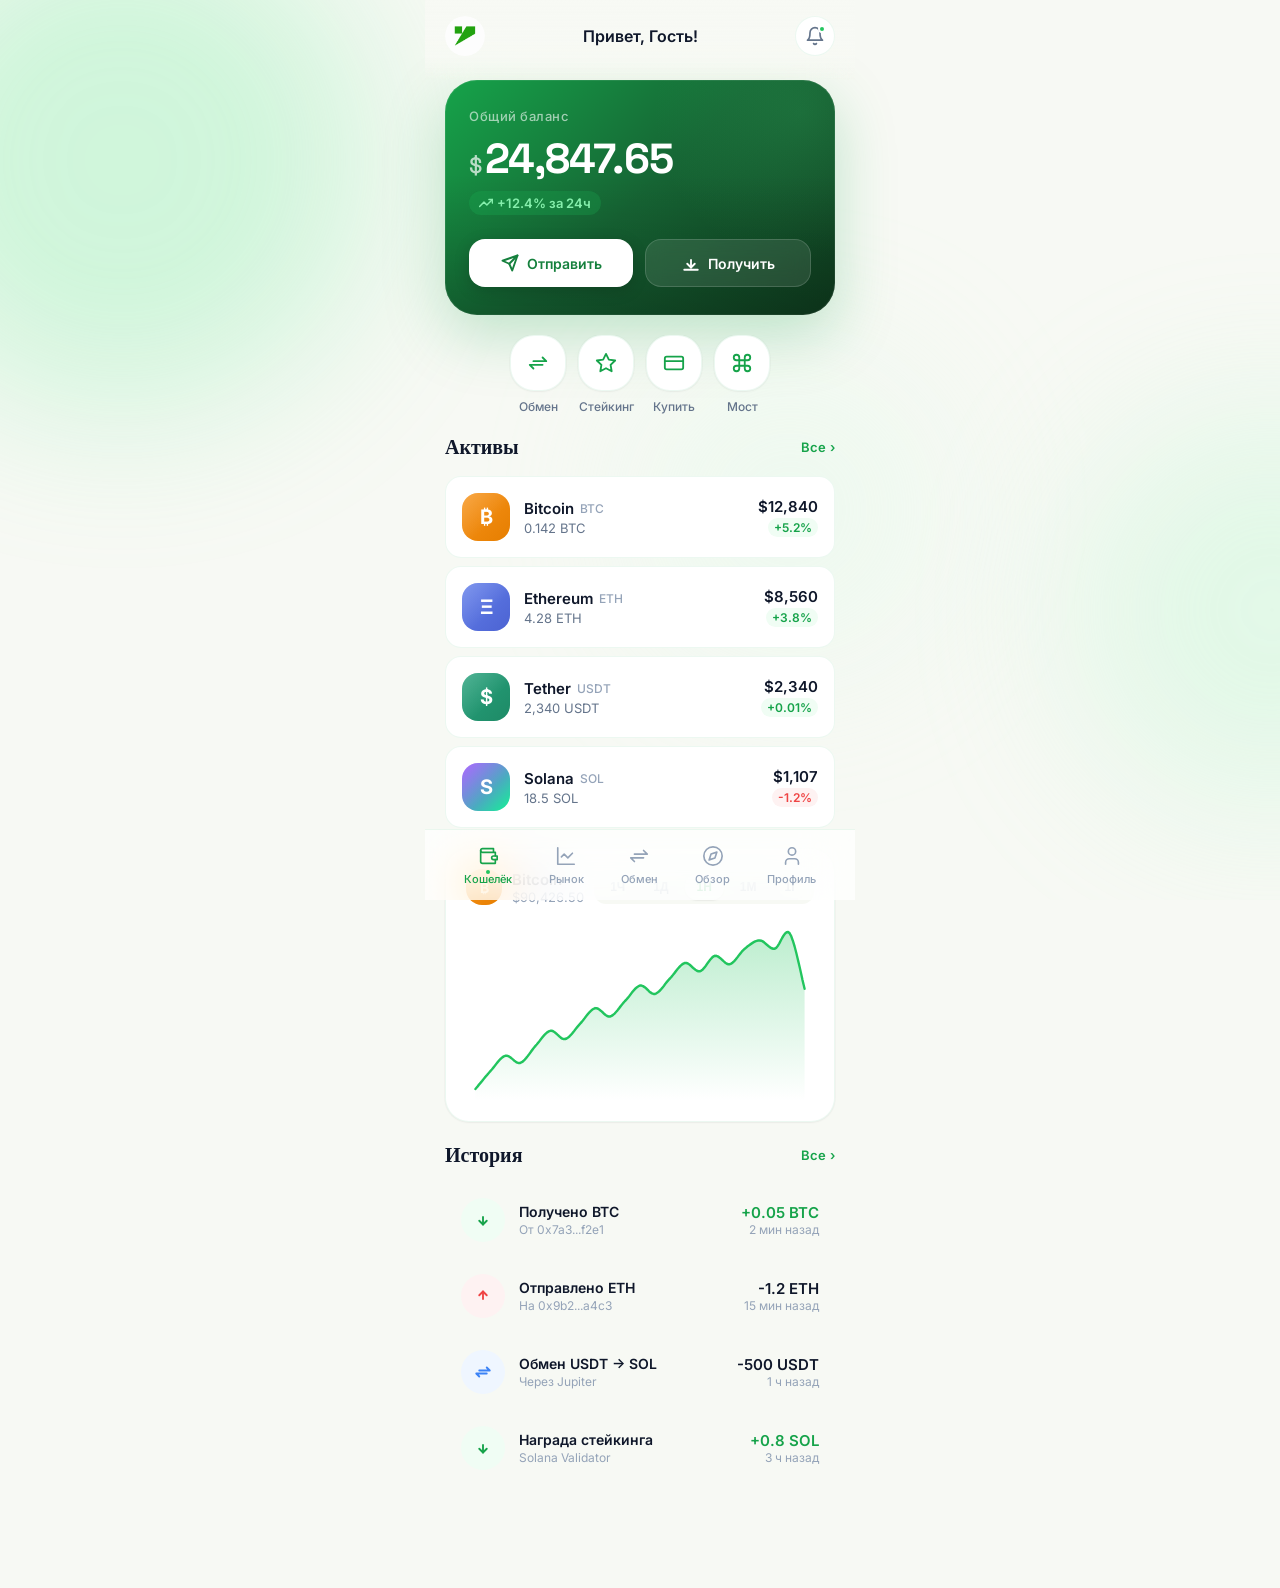
==== commit 80160e8c: "Add files via upload" ====
--- a/index.html
+++ b/index.html
@@ -6,6 +6,7 @@
 <meta name="apple-mobile-web-app-capable" content="yes">
 <meta name="apple-mobile-web-app-status-bar-style" content="black-translucent">
 <meta name="theme-color" content="#F7F9F4">
+<link rel="icon" href="assets/logo.png">
 <meta name="description" content="Verde Wallet — криптокошелек в Telegram Mini App">
 <title>Verde Wallet</title>
 <link rel="preconnect" href="https://fonts.googleapis.com">
--- a/assets/styles.css
+++ b/assets/styles.css
@@ -91,6 +91,10 @@
   width:28px;
   height:28px;
 }
+.header-avatar img,
+.profile-avatar-large img {
+  width:100%; height:100%; object-fit:cover; border-radius:var(--radius-full);
+}
 .header-notif {
   width:40px; height:40px; border-radius:var(--radius-full);
   background:var(--bg-card); border:1px solid var(--border);
